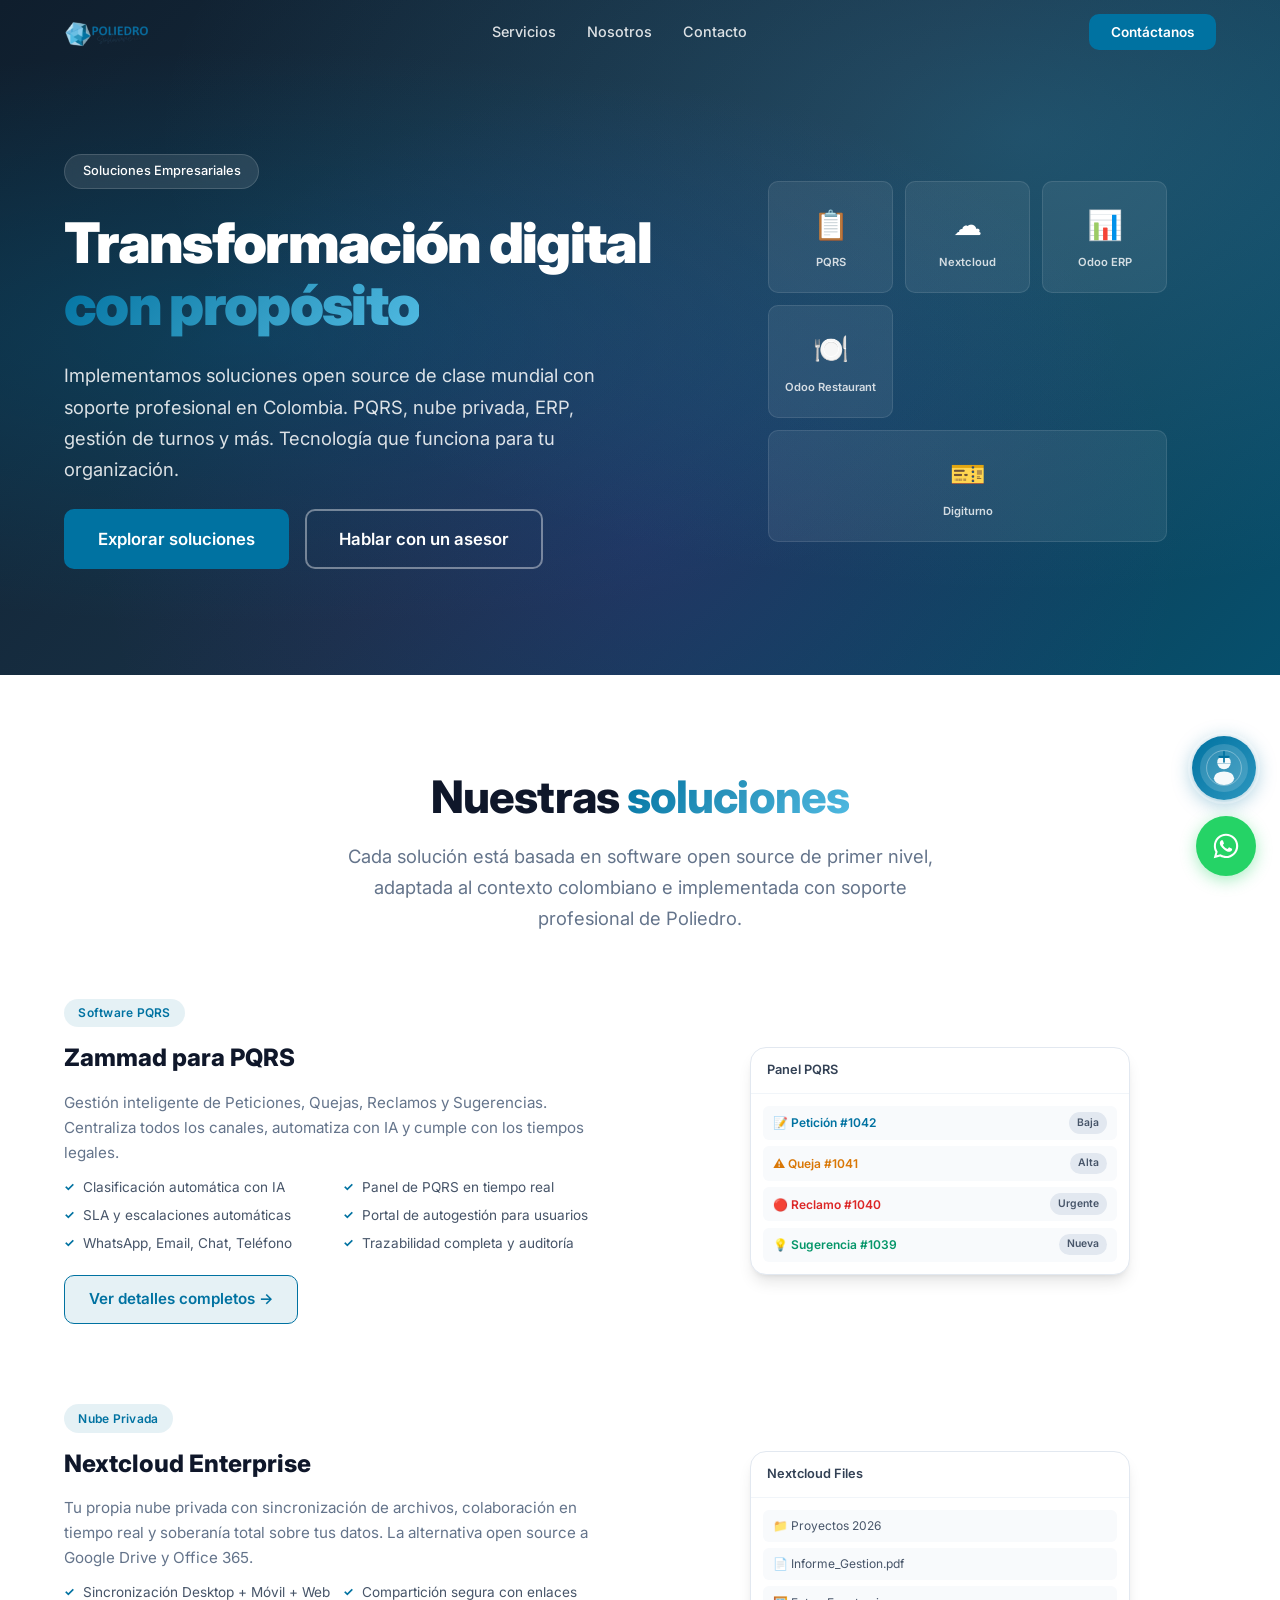
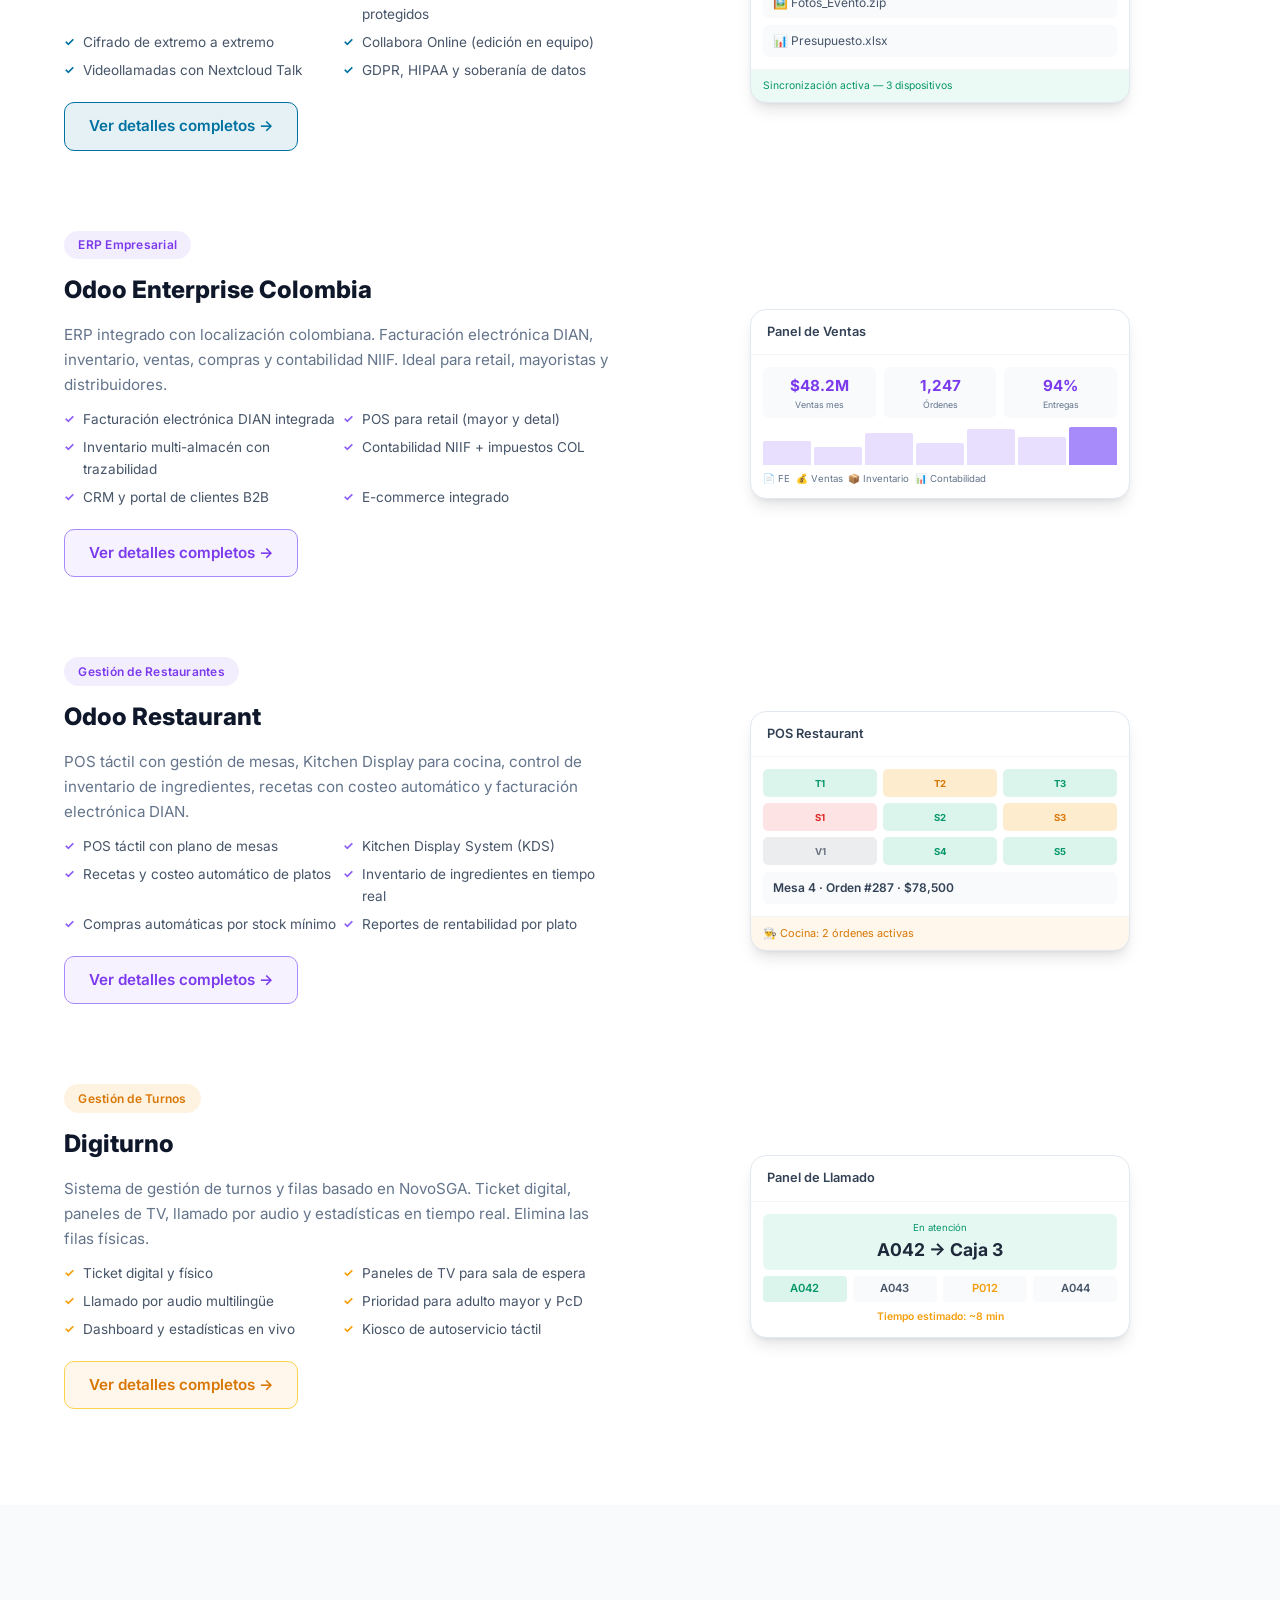
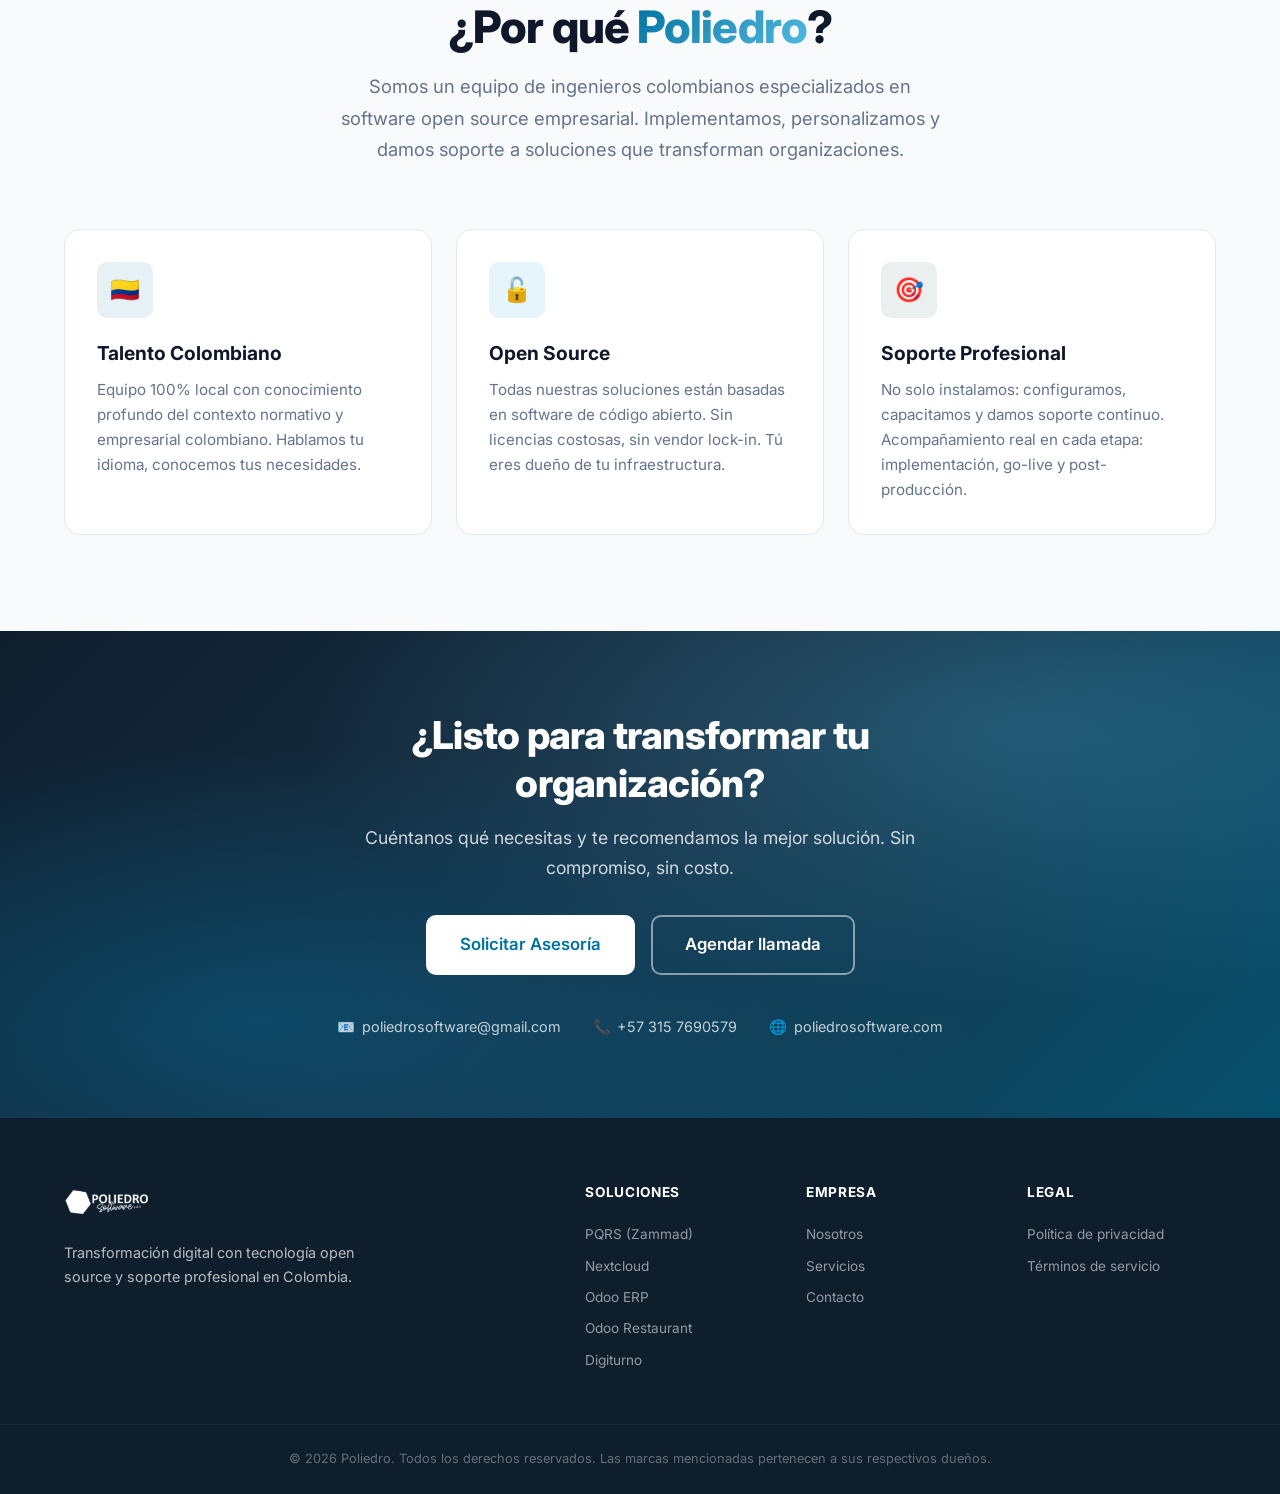
==== master/index.html @ c0537cfd "feat: add responsive navbar with scroll effect and mobile toggle functionality - Implemented a scrol" ====
<!DOCTYPE html>
<html lang="es">
<head>
  <meta charset="UTF-8">
  <meta name="viewport" content="width=device-width, initial-scale=1.0">
  <title>Poliedro | Soluciones Digitales Empresariales</title>
  <meta name="description" content="Poliedro: transformación digital para tu empresa. PQRS, Nextcloud, Odoo ERP, Odoo Restaurant y Digiturno. Soluciones open source con soporte profesional.">
  <link rel="preconnect" href="https://fonts.googleapis.com">
  <link rel="preconnect" href="https://fonts.gstatic.com" crossorigin>
  <link href="https://fonts.googleapis.com/css2?family=Inter:wght@300;400;500;600;700;800;900&display=swap" rel="stylesheet">
  <link rel="stylesheet" href="styles.css">
  <link rel="icon" type="image/png" href="logo_poliedro.png">
</head>
<body>

  <!-- NAVBAR -->
  <nav class="navbar" id="navbar">
    <div class="container nav-container">
      <a href="#" class="nav-logo">
        <img src="logo_poliedro.png" alt="Poliedro" class="nav-logo-img">
      </a>
      <div class="nav-links" id="navLinks">
        <a href="#servicios" class="nav-link">Servicios</a>
        <a href="#nosotros" class="nav-link">Nosotros</a>
        <a href="#contacto" class="nav-link">Contacto</a>
      </div>
      <button id="zammad-feedback-form" class="btn btn-primary btn-sm">Contáctanos</button>
      <button class="nav-toggle" id="navToggle" aria-label="Menú">
        <span></span><span></span><span></span>
      </button>
    </div>
  </nav>

  <!-- HERO -->
  <section class="hero" id="inicio">
    <div class="hero-bg"></div>
    <div class="container hero-container">
      <div class="hero-content">
        <div class="hero-badge">
          <span>Soluciones Empresariales</span>
        </div>
        <h1 class="hero-title">
          Transformación digital <span class="text-gradient">con propósito</span>
        </h1>
        <p class="hero-subtitle">
          Implementamos soluciones open source de clase mundial con soporte profesional en Colombia. PQRS, nube privada, ERP, gestión de turnos y más. Tecnología que funciona para tu organización.
        </p>
        <div class="hero-cta">
          <a href="#servicios" class="btn btn-primary btn-lg">Explorar soluciones</a>
          <a href="#" id="zammad-feedback-form-hero" class="btn btn-outline btn-lg">Hablar con un asesor</a>
        </div>
      </div>
      <div class="hero-visual">
        <div class="hero-visual-grid">
          <div class="hv-card hv-pqrs">
            <span class="hv-icon">📋</span>
            <span class="hv-label">PQRS</span>
          </div>
          <div class="hv-card hv-nextcloud">
            <span class="hv-icon">☁️</span>
            <span class="hv-label">Nextcloud</span>
          </div>
          <div class="hv-card hv-odoo">
            <span class="hv-icon">📊</span>
            <span class="hv-label">Odoo ERP</span>
          </div>
          <div class="hv-card hv-resto">
            <span class="hv-icon">🍽️</span>
            <span class="hv-label">Odoo Restaurant</span>
          </div>
          <div class="hv-card hv-digiturno">
            <span class="hv-icon">🎫</span>
            <span class="hv-label">Digiturno</span>
          </div>
        </div>
      </div>
    </div>
  </section>

  <!-- SERVICIOS -->
  <section class="section" id="servicios">
    <div class="container">
      <div class="section-header">
        <h2 class="section-title">Nuestras <span class="text-gradient">soluciones</span></h2>
        <p class="section-subtitle">Cada solución está basada en software open source de primer nivel, adaptada al contexto colombiano e implementada con soporte profesional de Poliedro.</p>
      </div>

      <!-- PQRS -->
      <div class="servicio-row">
        <div class="servicio-visual svis-pqrs">
          <div class="servicio-badge sbadge-pqrs">Software PQRS</div>
          <h3>Zammad para PQRS</h3>
          <p>Gestión inteligente de Peticiones, Quejas, Reclamos y Sugerencias. Centraliza todos los canales, automatiza con IA y cumple con los tiempos legales.</p>
          <ul class="servicio-features">
            <li>Clasificación automática con IA</li>
            <li>Panel de PQRS en tiempo real</li>
            <li>SLA y escalaciones automáticas</li>
            <li>Portal de autogestión para usuarios</li>
            <li>WhatsApp, Email, Chat, Teléfono</li>
            <li>Trazabilidad completa y auditoría</li>
          </ul>
          <a href="https://www.poliedrocloud.com/pqrs" class="btn btn-servicio btn-servicio-pqrs">Ver detalles completos →</a>
        </div>
        <div class="servicio-mockup">
          <div class="mockup-card mockup-pqrs">
            <div class="mockup-header"><span>Panel PQRS</span></div>
            <div class="mockup-body">
              <div class="mockup-row"><span class="mockup-tag tag-blue">📝 Petición #1042</span><span class="mockup-status">Baja</span></div>
              <div class="mockup-row"><span class="mockup-tag tag-yellow">⚠️ Queja #1041</span><span class="mockup-status">Alta</span></div>
              <div class="mockup-row"><span class="mockup-tag tag-red">🔴 Reclamo #1040</span><span class="mockup-status">Urgente</span></div>
              <div class="mockup-row"><span class="mockup-tag tag-green">💡 Sugerencia #1039</span><span class="mockup-status">Nueva</span></div>
            </div>
          </div>
        </div>
      </div>

      <!-- Nextcloud -->
      <div class="servicio-row servicio-row-reverse">
        <div class="servicio-mockup">
          <div class="mockup-card mockup-nextcloud">
            <div class="mockup-header"><span>Nextcloud Files</span></div>
            <div class="mockup-body">
              <div class="mockup-row"><span class="mockup-file">📁 Proyectos 2026</span></div>
              <div class="mockup-row"><span class="mockup-file">📄 Informe_Gestion.pdf</span></div>
              <div class="mockup-row"><span class="mockup-file">🖼️ Fotos_Evento.zip</span></div>
              <div class="mockup-row"><span class="mockup-file">📊 Presupuesto.xlsx</span></div>
            </div>
            <div class="mockup-sync">Sincronización activa — 3 dispositivos</div>
          </div>
        </div>
        <div class="servicio-visual svis-nextcloud">
          <div class="servicio-badge sbadge-nextcloud">Nube Privada</div>
          <h3>Nextcloud Enterprise</h3>
          <p>Tu propia nube privada con sincronización de archivos, colaboración en tiempo real y soberanía total sobre tus datos. La alternativa open source a Google Drive y Office 365.</p>
          <ul class="servicio-features">
            <li>Sincronización Desktop + Móvil + Web</li>
            <li>Compartición segura con enlaces protegidos</li>
            <li>Cifrado de extremo a extremo</li>
            <li>Collabora Online (edición en equipo)</li>
            <li>Videollamadas con Nextcloud Talk</li>
            <li>GDPR, HIPAA y soberanía de datos</li>
          </ul>
          <a href="https://www.poliedrocloud.com/nextcloud" class="btn btn-servicio btn-servicio-nextcloud">Ver detalles completos →</a>
        </div>
      </div>

      <!-- Odoo Contabilidad -->
      <div class="servicio-row">
        <div class="servicio-visual svis-odoo">
          <div class="servicio-badge sbadge-odoo">ERP Empresarial</div>
          <h3>Odoo Enterprise Colombia</h3>
          <p>ERP integrado con localización colombiana. Facturación electrónica DIAN, inventario, ventas, compras y contabilidad NIIF. Ideal para retail, mayoristas y distribuidores.</p>
          <ul class="servicio-features">
            <li>Facturación electrónica DIAN integrada</li>
            <li>POS para retail (mayor y detal)</li>
            <li>Inventario multi-almacén con trazabilidad</li>
            <li>Contabilidad NIIF + impuestos COL</li>
            <li>CRM y portal de clientes B2B</li>
            <li>E-commerce integrado</li>
          </ul>
          <a href="https://www.poliedrocloud.com/odoo" class="btn btn-servicio btn-servicio-odoo">Ver detalles completos →</a>
        </div>
        <div class="servicio-mockup">
          <div class="mockup-card mockup-odoo">
            <div class="mockup-header"><span>Panel de Ventas</span></div>
            <div class="mockup-body">
              <div class="mockup-kpi-row">
                <div class="mockup-kpi"><strong>$48.2M</strong><small>Ventas mes</small></div>
                <div class="mockup-kpi"><strong>1,247</strong><small>Órdenes</small></div>
                <div class="mockup-kpi"><strong>94%</strong><small>Entregas</small></div>
              </div>
              <div class="mockup-bars">
                <span class="mockup-bar h60"></span><span class="mockup-bar h45"></span><span class="mockup-bar h80"></span><span class="mockup-bar h55"></span><span class="mockup-bar h90"></span><span class="mockup-bar h70"></span><span class="mockup-bar h95 activo"></span>
              </div>
              <div class="mockup-modules">
                <span>📄 FE</span><span>💰 Ventas</span><span>📦 Inventario</span><span>📊 Contabilidad</span>
              </div>
            </div>
          </div>
        </div>
      </div>

      <!-- Odoo Restaurant -->
      <div class="servicio-row servicio-row-reverse">
        <div class="servicio-mockup">
          <div class="mockup-card mockup-resto">
            <div class="mockup-header"><span>POS Restaurant</span></div>
            <div class="mockup-body">
              <div class="mockup-salon">
                <span class="mesa libre">T1</span><span class="mesa ocupada">T2</span><span class="mesa libre">T3</span>
                <span class="mesa pagar">S1</span><span class="mesa libre">S2</span><span class="mesa ocupada">S3</span>
                <span class="mesa reservada">V1</span><span class="mesa libre">S4</span><span class="mesa libre">S5</span>
              </div>
              <div class="mockup-orden">Mesa 4 · Orden #287 · $78,500</div>
            </div>
            <div class="mockup-kds">👨‍🍳 Cocina: 2 órdenes activas</div>
          </div>
        </div>
        <div class="servicio-visual svis-resto">
          <div class="servicio-badge sbadge-resto">Gestión de Restaurantes</div>
          <h3>Odoo Restaurant</h3>
          <p>POS táctil con gestión de mesas, Kitchen Display para cocina, control de inventario de ingredientes, recetas con costeo automático y facturación electrónica DIAN.</p>
          <ul class="servicio-features">
            <li>POS táctil con plano de mesas</li>
            <li>Kitchen Display System (KDS)</li>
            <li>Recetas y costeo automático de platos</li>
            <li>Inventario de ingredientes en tiempo real</li>
            <li>Compras automáticas por stock mínimo</li>
            <li>Reportes de rentabilidad por plato</li>
          </ul>
          <a href="https://www.poliedrocloud.com/odoo-restaurante" class="btn btn-servicio btn-servicio-resto">Ver detalles completos →</a>
        </div>
      </div>

      <!-- Digiturno -->
      <div class="servicio-row">
        <div class="servicio-visual svis-digiturno">
          <div class="servicio-badge sbadge-digiturno">Gestión de Turnos</div>
          <h3>Digiturno</h3>
          <p>Sistema de gestión de turnos y filas basado en NovoSGA. Ticket digital, paneles de TV, llamado por audio y estadísticas en tiempo real. Elimina las filas físicas.</p>
          <ul class="servicio-features">
            <li>Ticket digital y físico</li>
            <li>Paneles de TV para sala de espera</li>
            <li>Llamado por audio multilingüe</li>
            <li>Prioridad para adulto mayor y PcD</li>
            <li>Dashboard y estadísticas en vivo</li>
            <li>Kiosco de autoservicio táctil</li>
          </ul>
          <a href="https://www.poliedrocloud.com/digiturnos" class="btn btn-servicio btn-servicio-digiturno">Ver detalles completos →</a>
        </div>
        <div class="servicio-mockup">
          <div class="mockup-card mockup-digiturno">
            <div class="mockup-header"><span>Panel de Llamado</span></div>
            <div class="mockup-body">
              <div class="mockup-turno-actual">
                <span>En atención</span>
                <strong>A042 → Caja 3</strong>
              </div>
              <div class="mockup-fila">
                <span class="fila-turno llamado">A042</span>
                <span class="fila-turno">A043</span>
                <span class="fila-turno prioridad">P012</span>
                <span class="fila-turno">A044</span>
              </div>
              <div class="mockup-espera">Tiempo estimado: ~8 min</div>
            </div>
          </div>
        </div>
      </div>
    </div>
  </section>

  <!-- NOSOTROS -->
  <section class="section section-alt" id="nosotros">
    <div class="container">
      <div class="section-header">
        <h2 class="section-title">¿Por qué <span class="text-gradient">Poliedro</span>?</h2>
        <p class="section-subtitle">Somos un equipo de ingenieros colombianos especializados en software open source empresarial. Implementamos, personalizamos y damos soporte a soluciones que transforman organizaciones.</p>
      </div>
      <div class="cards-grid">
        <div class="card">
          <div class="card-icon card-icon-blue">🇨🇴</div>
          <h3 class="card-title">Talento Colombiano</h3>
          <p class="card-text">Equipo 100% local con conocimiento profundo del contexto normativo y empresarial colombiano. Hablamos tu idioma, conocemos tus necesidades.</p>
        </div>
        <div class="card">
          <div class="card-icon card-icon-teal">🔓</div>
          <h3 class="card-title">Open Source</h3>
          <p class="card-text">Todas nuestras soluciones están basadas en software de código abierto. Sin licencias costosas, sin vendor lock-in. Tú eres dueño de tu infraestructura.</p>
        </div>
        <div class="card">
          <div class="card-icon card-icon-dark">🎯</div>
          <h3 class="card-title">Soporte Profesional</h3>
          <p class="card-text">No solo instalamos: configuramos, capacitamos y damos soporte continuo. Acompañamiento real en cada etapa: implementación, go-live y post-producción.</p>
        </div>
      </div>
    </div>
  </section>

  <!-- CTA FINAL -->
  <section class="section cta-section" id="contacto">
    <div class="cta-bg"></div>
    <div class="container cta-container">
      <h2 class="cta-title">¿Listo para transformar tu organización?</h2>
      <p class="cta-subtitle">Cuéntanos qué necesitas y te recomendamos la mejor solución. Sin compromiso, sin costo.</p>
      <div class="cta-buttons">
        <a href="#" class="btn btn-white btn-lg" id="zammad-feedback-form-cta">Solicitar Asesoría</a>
        <a href="#" class="btn btn-outline-white btn-lg">Agendar llamada</a>
      </div>
      <div class="cta-contact">
        <div class="cta-contact-item">
          <span>📧</span> poliedrosoftware@gmail.com
        </div>
        <div class="cta-contact-item">
          <span>📞</span> +57 315 7690579
        </div>
        <div class="cta-contact-item">
          <span>🌐</span> poliedrosoftware.com
        </div>
      </div>
    </div>
  </section>

  <!-- FOOTER -->
  <footer class="footer">
    <div class="container footer-container">
      <div class="footer-brand">
        <img src="logo_poliedro.png" alt="Poliedro" class="footer-logo">
        <p>Transformación digital con tecnología open source y soporte profesional en Colombia.</p>
      </div>
      <div class="footer-links">
        <div class="footer-col">
          <h5>Soluciones</h5>
          <a href="https://www.poliedrocloud.com/pqrs">PQRS (Zammad)</a>
          <a href="https://www.poliedrocloud.com/nextcloud">Nextcloud</a>
          <a href="https://www.poliedrocloud.com/odoo">Odoo ERP</a>
          <a href="https://www.poliedrocloud.com/odoo-restaurante">Odoo Restaurant</a>
          <a href="https://www.poliedrocloud.com/digiturnos">Digiturno</a>
        </div>
        <div class="footer-col">
          <h5>Empresa</h5>
          <a href="#nosotros">Nosotros</a>
          <a href="#servicios">Servicios</a>
          <a href="#contacto">Contacto</a>
        </div>
        <div class="footer-col">
          <h5>Legal</h5>
          <a href="#">Política de privacidad</a>
          <a href="#">Términos de servicio</a>
        </div>
      </div>
    </div>
    <div class="footer-bottom">
      <div class="container">
        <p>&copy; 2026 Poliedro. Todos los derechos reservados. Las marcas mencionadas pertenecen a sus respectivos dueños.</p>
      </div>
    </div>
  </footer>

  <!-- WHATSAPP FLOATING BUTTON -->
  <a href="https://wa.me/573157690579" target="_blank" rel="noopener" class="whatsapp-float" aria-label="Chatea por WhatsApp">
    <svg xmlns="http://www.w3.org/2000/svg" viewBox="0 0 448 512" width="28" height="28" fill="white"><path d="M380.9 97.1C339 55.1 283.2 32 223.9 32c-122.4 0-222 99.6-222 222 0 39.1 10.2 77.3 29.6 111L0 480l117.7-30.9c32.4 17.7 68.9 27 106.1 27h.1c122.3 0 224.1-99.6 224.1-222 0-59.3-25.2-115-67.1-157zm-157 341.6c-33.2 0-65.7-8.9-94-25.7l-6.7-4-69.8 18.3L72 359.2l-4.4-7c-18.5-29.4-28.2-63.3-28.2-98.2 0-101.7 82.8-184.5 184.6-184.5 49.3 0 95.6 19.2 130.4 54.1 34.8 34.9 56.2 81.2 54.1 130.5 0 101.8-84.9 184.6-186.6 184.6zm101.2-138.2c-5.5-2.8-32.8-16.2-37.9-18-5.1-1.9-8.8-2.8-12.5 2.8-3.7 5.6-14.3 18-17.6 21.8-3.2 3.7-6.5 4.2-12 1.4-32.6-16.3-54-29.1-75.5-66-5.7-9.8 5.7-9.1 16.3-30.3 1.8-3.7.9-6.9-.5-9.7-1.4-2.8-12.5-30.1-17.1-41.2-4.5-10.8-9.1-9.3-12.5-9.5-3.2-.2-6.9-.2-10.6-.2-3.7 0-9.7 1.4-14.8 6.9-5.1 5.6-19.4 19-19.4 46.3 0 27.3 19.9 53.7 22.6 57.4 2.8 3.7 39.1 59.7 94.8 83.8 35.2 15.2 49 16.5 66.6 13.9 10.7-1.6 32.8-13.4 37.4-26.4 4.6-13 4.6-24.1 3.2-26.4-1.3-2.5-5-3.9-10.5-6.6z"/></svg>
  </a>

  <!-- FLOATING CHAT BUTTON -->
  <button class="chat-float open-zammad-chat" aria-label="Abrir chat en vivo">
    <div class="chat-float-avatar">
      <svg viewBox="0 0 64 64" width="36" height="36" fill="none" xmlns="http://www.w3.org/2000/svg">
        <circle cx="32" cy="22" r="12" fill="white" opacity="0.95"/>
        <ellipse cx="32" cy="50" rx="18" ry="12" fill="white" opacity="0.95"/>
        <rect x="20" y="23" width="24" height="2" rx="1" fill="#0072a1" opacity="0.3"/>
        <path d="M32 1C31.2 1 30.5 1.6 30.5 2.5V10H24C22.9 10 22 10.9 22 12C22 13.1 22.9 14 24 14H30.5V21.5C30.5 22.3 31.2 23 32 23C32.8 23 33.5 22.3 33.5 21.5V14H40C41.1 14 42 13.1 42 12C42 10.9 41.1 10 40 10H33.5V2.5C33.5 1.6 32.8 1 32 1Z" fill="#0072a1"/>
        <circle cx="32" cy="32" r="31" stroke="white" stroke-width="1.5" opacity="0.4"/>
      </svg>
    </div>
    <div class="chat-float-pulse"></div>
    <span class="chat-float-label">Chat en vivo</span>
  </button>

  <script src="script.js"></script>
  <script src="https://code.jquery.com/jquery-3.6.0.min.js"></script>
  <script id="zammad_form_script" src="https://pqrs.poliedroauth.com/assets/form/form.js"></script>
  <script>
  jQuery(function($) {
    var fc = { messageTitle: 'Formulario de comentarios', messageSubmit: 'Enviar', messageThankYou: '¡Gracias por tu consulta (#%s)! Nos pondremos en contacto contigo lo antes posible.', modal: true };
    $('#zammad-feedback-form').ZammadForm(fc);
    $('#zammad-feedback-form-hero').ZammadForm(fc);
    $('#zammad-feedback-form-cta').ZammadForm(fc);
  });
  </script>
  <script src="https://pqrs.poliedroauth.com/assets/chat/chat-no-jquery.min.js"></script>
  <script>
  (function() {
    var chat = new ZammadChat({ background: '#3eb5f0', fontSize: '12px', chatId: 1, show: false });
    document.querySelector('.chat-float').addEventListener('click', function() { if (typeof chat.show === 'function') chat.show(); });
  })();
  </script>
</body>
</html>
---- master/styles.css ----
/* ===== CSS RESET & BASE ===== */
*, *::before, *::after { margin: 0; padding: 0; box-sizing: border-box; }

:root {
  --poliedro-primary: #0072a1;
  --poliedro-primary-dark: #06506d;
  --poliedro-primary-light: #2d97bf;
  --poliedro-accent: #51bbe3;
  --poliedro-accent-light: #69b8df;
  --poliedro-light: #abd1e6;
  --poliedro-navy: #183146;
  --poliedro-navy-dark: #0f1e2d;

  --white: #ffffff;
  --gray-50: #f8fafc;
  --gray-100: #f1f5f9;
  --gray-200: #e2e8f0;
  --gray-300: #cbd5e1;
  --gray-400: #94a3b8;
  --gray-500: #64748b;
  --gray-600: #475569;
  --gray-700: #334155;
  --gray-800: #1e293b;
  --gray-900: #0f172a;

  --gradient-primary: linear-gradient(135deg, var(--poliedro-primary) 0%, var(--poliedro-primary-light) 50%, var(--poliedro-accent) 100%);
  --gradient-dark: linear-gradient(135deg, var(--poliedro-navy-dark) 0%, var(--poliedro-navy) 50%, var(--poliedro-primary-dark) 100%);

  --shadow-sm: 0 1px 2px rgba(0,0,0,0.05);
  --shadow-md: 0 4px 6px -1px rgba(0,0,0,0.1), 0 2px 4px -2px rgba(0,0,0,0.1);
  --shadow-lg: 0 10px 15px -3px rgba(0,0,0,0.1), 0 4px 6px -4px rgba(0,0,0,0.1);
  --shadow-xl: 0 20px 25px -5px rgba(0,0,0,0.1), 0 8px 10px -6px rgba(0,0,0,0.1);

  --radius-sm: 6px;
  --radius-md: 10px;
  --radius-lg: 16px;
  --radius-xl: 24px;
  --font: 'Inter', system-ui, -apple-system, sans-serif;
}

html { scroll-behavior: smooth; font-size: 16px; }
body { font-family: var(--font); color: var(--gray-800); background: var(--white); line-height: 1.6; overflow-x: hidden; }

.container { max-width: 1200px; margin: 0 auto; padding: 0 1.5rem; }

/* ===== NAVBAR ===== */
.navbar { position: fixed; top: 0; left: 0; right: 0; z-index: 1000; padding: 0.75rem 0; transition: all 0.3s ease; background: transparent; }
.navbar.scrolled { background: rgba(255,255,255,0.95); backdrop-filter: blur(12px); -webkit-backdrop-filter: blur(12px); box-shadow: var(--shadow-md); }
.nav-container { display: flex; align-items: center; justify-content: space-between; gap: 1.5rem; }
.nav-logo { display: flex; align-items: center; text-decoration: none; flex-shrink: 0; }
.nav-logo-img { height: 36px; width: auto; }
.nav-links { display: flex; align-items: center; gap: 0.25rem; }
.nav-link { color: var(--white); text-decoration: none; font-size: 0.9rem; font-weight: 500; padding: 0.5rem 0.85rem; border-radius: var(--radius-sm); transition: all 0.2s; opacity: 0.85; }
.navbar.scrolled .nav-link { color: var(--gray-700); }
.nav-link:hover { opacity: 1; background: rgba(255,255,255,0.1); }
.navbar.scrolled .nav-link:hover { background: var(--gray-100); }
.nav-toggle { display: none; flex-direction: column; gap: 5px; background: none; border: none; cursor: pointer; padding: 4px; }
.nav-toggle span { display: block; width: 24px; height: 2px; background: var(--white); border-radius: 2px; transition: all 0.3s; }
.navbar.scrolled .nav-toggle span { background: var(--gray-700); }

/* ===== BUTTONS ===== */
.btn { display: inline-flex; align-items: center; justify-content: center; gap: 0.5rem; font-family: var(--font); font-weight: 600; text-decoration: none; border: 2px solid transparent; border-radius: var(--radius-md); cursor: pointer; transition: all 0.3s ease; white-space: nowrap; }
.btn-sm { padding: 0.5rem 1.25rem; font-size: 0.85rem; }
.btn-lg { padding: 0.9rem 2rem; font-size: 1.05rem; }
.btn-primary { background: var(--poliedro-primary); color: var(--white); border-color: var(--poliedro-primary); }
.btn-primary:hover { background: var(--poliedro-primary-dark); border-color: var(--poliedro-primary-dark); transform: translateY(-2px); box-shadow: 0 8px 25px rgba(0,114,161,0.35); }
.btn-outline { background: transparent; color: var(--white); border-color: rgba(255,255,255,0.4); }
.btn-outline:hover { background: rgba(255,255,255,0.1); border-color: var(--white); transform: translateY(-2px); }
.btn-white { background: var(--white); color: var(--poliedro-primary); }
.btn-white:hover { background: var(--gray-100); transform: translateY(-2px); box-shadow: 0 8px 25px rgba(0,0,0,0.15); }
.btn-outline-white { background: transparent; color: var(--white); border-color: rgba(255,255,255,0.5); }
.btn-outline-white:hover { background: rgba(255,255,255,0.1); border-color: var(--white); transform: translateY(-2px); }

/* ===== SERVICE BUTTONS ===== */
.btn-servicio { display: inline-flex; align-items: center; gap: 0.5rem; padding: 0.7rem 1.5rem; font-size: 0.95rem; font-weight: 600; border-radius: var(--radius-md); text-decoration: none; transition: all 0.3s ease; width: fit-content; margin-top: 0.5rem; }
.btn-servicio:hover { transform: translateY(-2px); box-shadow: var(--shadow-md); }
.btn-servicio-pqrs { background: rgba(0,114,161,0.1); color: var(--poliedro-primary); border: 1.5px solid var(--poliedro-primary); }
.btn-servicio-pqrs:hover { background: var(--poliedro-primary); color: var(--white); }
.btn-servicio-nextcloud { background: rgba(0,114,161,0.1); color: var(--poliedro-primary); border: 1.5px solid var(--poliedro-primary); }
.btn-servicio-nextcloud:hover { background: var(--poliedro-primary); color: var(--white); }
.btn-servicio-odoo { background: rgba(139,92,246,0.08); color: #7c3aed; border: 1.5px solid #a78bfa; }
.btn-servicio-odoo:hover { background: #8b5cf6; color: var(--white); border-color: #8b5cf6; }
.btn-servicio-resto { background: rgba(139,92,246,0.08); color: #7c3aed; border: 1.5px solid #a78bfa; }
.btn-servicio-resto:hover { background: #8b5cf6; color: var(--white); border-color: #8b5cf6; }
.btn-servicio-digiturno { background: rgba(245,158,11,0.08); color: #d97706; border: 1.5px solid #fcd34d; }
.btn-servicio-digiturno:hover { background: #f59e0b; color: var(--white); border-color: #f59e0b; }

/* ===== SECTIONS ===== */
.section { padding: 6rem 0; position: relative; }
.section-alt { background: var(--gray-50); }
.section-header { text-align: center; max-width: 720px; margin: 0 auto 4rem; }
.section-title { font-size: clamp(2rem, 4vw, 2.8rem); font-weight: 800; color: var(--gray-900); line-height: 1.2; margin-bottom: 1rem; letter-spacing: -0.02em; }
.section-subtitle { font-size: 1.15rem; color: var(--gray-500); line-height: 1.7; max-width: 600px; margin: 0 auto; }
.text-gradient { background: var(--gradient-primary); -webkit-background-clip: text; -webkit-text-fill-color: transparent; background-clip: text; }

/* ===== HERO ===== */
.hero { min-height: 75vh; display: flex; align-items: center; position: relative; overflow: hidden; padding: 7rem 0 4rem; background: var(--gradient-dark); color: var(--white); }
.hero-bg { position: absolute; inset: 0; background: radial-gradient(ellipse at 20% 50%, rgba(0,114,161,0.3) 0%, transparent 60%), radial-gradient(ellipse at 80% 20%, rgba(81,187,227,0.2) 0%, transparent 60%), radial-gradient(ellipse at 50% 80%, rgba(108,43,217,0.15) 0%, transparent 60%); pointer-events: none; }
.hero-container { display: grid; grid-template-columns: 1.1fr 0.9fr; gap: 3rem; align-items: center; position: relative; z-index: 1; }
.hero-content { display: flex; flex-direction: column; gap: 1.5rem; }
.hero-badge { display: inline-flex; background: rgba(255,255,255,0.1); border: 1px solid rgba(255,255,255,0.15); padding: 0.4rem 1.1rem; border-radius: 50px; font-size: 0.8rem; font-weight: 500; width: fit-content; backdrop-filter: blur(10px); }
.hero-title { font-size: clamp(2.4rem, 5vw, 3.5rem); font-weight: 900; line-height: 1.1; letter-spacing: -0.03em; }
.hero-subtitle { font-size: 1.15rem; opacity: 0.85; line-height: 1.7; max-width: 540px; }
.hero-cta { display: flex; gap: 1rem; flex-wrap: wrap; }
.hero-visual { display: flex; justify-content: center; }

.hero-visual-grid { display: grid; grid-template-columns: repeat(3, 1fr); gap: 0.75rem; }
.hv-card { display: flex; flex-direction: column; align-items: center; gap: 0.4rem; padding: 1.25rem 1rem; border-radius: var(--radius-md); background: rgba(255,255,255,0.07); border: 1px solid rgba(255,255,255,0.1); transition: all 0.3s ease; cursor: default; }
.hv-card:hover { background: rgba(255,255,255,0.12); transform: translateY(-3px); }
.hv-card:last-child { grid-column: 1 / -1; }
.hv-icon { font-size: 1.8rem; }
.hv-label { font-size: 0.7rem; font-weight: 600; opacity: 0.8; }

/* ===== SERVICE ROWS ===== */
.servicio-row { display: grid; grid-template-columns: 1fr 1fr; gap: 3rem; align-items: center; margin-bottom: 5rem; }
.servicio-row:last-child { margin-bottom: 0; }
.servicio-row-reverse { direction: rtl; }
.servicio-row-reverse .servicio-visual,
.servicio-row-reverse .servicio-mockup { direction: ltr; }

.servicio-visual { display: flex; flex-direction: column; gap: 0.75rem; }

.servicio-badge { display: inline-block; font-size: 0.75rem; font-weight: 600; padding: 0.3rem 0.9rem; border-radius: 50px; width: fit-content; letter-spacing: 0.02em; }

.sbadge-pqrs { background: rgba(0,114,161,0.1); color: var(--poliedro-primary); }
.sbadge-nextcloud { background: rgba(0,114,161,0.1); color: var(--poliedro-primary); }
.sbadge-odoo { background: rgba(139,92,246,0.1); color: #7c3aed; }
.sbadge-resto { background: rgba(139,92,246,0.1); color: #7c3aed; }
.sbadge-digiturno { background: rgba(245,158,11,0.12); color: #d97706; }

.servicio-visual h3 { font-size: 1.5rem; font-weight: 800; color: var(--gray-900); }
.servicio-visual p { font-size: 0.95rem; color: var(--gray-500); line-height: 1.65; }

.servicio-features { list-style: none; display: grid; grid-template-columns: 1fr 1fr; gap: 0.4rem; }
.servicio-features li { font-size: 0.85rem; color: var(--gray-600); padding-left: 1.2rem; position: relative; }
.servicio-features li::before { content: '✓'; position: absolute; left: 0; font-weight: 700; font-size: 0.75rem; }
.svis-pqrs .servicio-features li::before { color: var(--poliedro-primary); }
.svis-nextcloud .servicio-features li::before { color: var(--poliedro-primary); }
.svis-odoo .servicio-features li::before { color: #8b5cf6; }
.svis-resto .servicio-features li::before { color: #8b5cf6; }
.svis-digiturno .servicio-features li::before { color: #f59e0b; }

/* ===== MOCKUP CARDS ===== */
.servicio-mockup { display: flex; justify-content: center; }
.mockup-card { width: 100%; max-width: 380px; border-radius: var(--radius-lg); overflow: hidden; box-shadow: var(--shadow-lg); border: 1px solid var(--gray-200); background: var(--white); }
.mockup-header { padding: 0.75rem 1rem; font-size: 0.8rem; font-weight: 600; border-bottom: 1px solid var(--gray-100); color: var(--gray-700); }
.mockup-body { padding: 0.75rem; display: flex; flex-direction: column; gap: 0.4rem; }
.mockup-row { display: flex; justify-content: space-between; align-items: center; padding: 0.4rem 0.6rem; background: var(--gray-50); border-radius: 6px; font-size: 0.75rem; }
.mockup-tag { font-weight: 600; }
.tag-blue { color: #0072a1; }
.tag-yellow { color: #d97706; }
.tag-red { color: #dc2626; }
.tag-green { color: #059669; }
.mockup-status { font-size: 0.65rem; font-weight: 600; padding: 0.15rem 0.5rem; border-radius: 50px; background: var(--gray-200); color: var(--gray-600); }
.mockup-file { color: var(--gray-600); }
.mockup-sync { padding: 0.5rem 0.75rem; font-size: 0.65rem; color: #059669; background: rgba(16,185,129,0.08); border-top: 1px solid var(--gray-100); }
.mockup-kpi-row { display: flex; gap: 0.5rem; }
.mockup-kpi { flex: 1; text-align: center; background: var(--gray-50); padding: 0.4rem; border-radius: 6px; }
.mockup-kpi strong { display: block; font-size: 0.95rem; color: #7c3aed; }
.mockup-kpi small { display: block; font-size: 0.55rem; color: var(--gray-500); }
.mockup-bars { display: flex; align-items: flex-end; gap: 3px; height: 40px; }
.mockup-bar { flex: 1; background: rgba(139,92,246,0.2); border-radius: 2px 2px 0 0; }
.mockup-bar.activo { background: #a78bfa; }
.h60 { height: 60%; } .h45 { height: 45%; } .h80 { height: 80%; } .h55 { height: 55%; } .h90 { height: 90%; } .h70 { height: 70%; } .h95 { height: 95%; }
.mockup-modules { display: flex; gap: 0.35rem; font-size: 0.6rem; color: var(--gray-500); }
.mockup-salon { display: grid; grid-template-columns: repeat(3, 1fr); gap: 6px; }
.mesa { height: 28px; border-radius: 5px; display: flex; align-items: center; justify-content: center; font-size: 0.6rem; font-weight: 700; }
.mesa.libre { background: rgba(16,185,129,0.15); color: #059669; }
.mesa.ocupada { background: rgba(245,158,11,0.2); color: #d97706; }
.mesa.pagar { background: rgba(239,68,68,0.15); color: #dc2626; }
.mesa.reservada { background: rgba(156,163,175,0.2); color: #6b7280; }
.mockup-orden { font-size: 0.75rem; padding: 0.4rem 0.6rem; background: var(--gray-50); border-radius: 6px; color: var(--gray-700); font-weight: 600; }
.mockup-kds { padding: 0.5rem 0.75rem; font-size: 0.68rem; color: #d97706; background: rgba(245,158,11,0.08); border-top: 1px solid var(--gray-100); }
.mockup-turno-actual { text-align: center; padding: 0.4rem; background: rgba(16,185,129,0.1); border-radius: 6px; }
.mockup-turno-actual span { display: block; font-size: 0.6rem; color: #059669; }
.mockup-turno-actual strong { font-size: 1.1rem; color: var(--gray-800); }
.mockup-fila { display: flex; gap: 0.4rem; }
.fila-turno { flex: 1; text-align: center; padding: 0.25rem; background: var(--gray-50); border-radius: 4px; font-size: 0.7rem; font-weight: 600; color: var(--gray-600); }
.fila-turno.llamado { background: rgba(16,185,129,0.15); color: #059669; }
.fila-turno.prioridad { color: #f59e0b; }
.mockup-espera { font-size: 0.65rem; text-align: center; color: #f59e0b; font-weight: 600; }

/* ===== CARDS ===== */
.cards-grid { display: grid; grid-template-columns: repeat(3, 1fr); gap: 1.5rem; }
.card { background: var(--white); border: 1px solid var(--gray-200); border-radius: var(--radius-lg); padding: 2rem; transition: all 0.3s ease; }
.card:hover { transform: translateY(-4px); box-shadow: var(--shadow-lg); border-color: var(--poliedro-light); }
.card-icon { width: 56px; height: 56px; display: flex; align-items: center; justify-content: center; border-radius: var(--radius-md); font-size: 1.5rem; margin-bottom: 1.25rem; }
.card-icon-blue { background: rgba(0,114,161,0.1); }
.card-icon-teal { background: rgba(81,187,227,0.15); }
.card-icon-dark { background: rgba(24,49,70,0.08); }
.card-title { font-size: 1.2rem; font-weight: 700; color: var(--gray-900); margin-bottom: 0.5rem; }
.card-text { font-size: 0.95rem; color: var(--gray-500); line-height: 1.65; }

/* ===== CTA ===== */
.cta-section { position: relative; background: var(--gradient-dark); color: var(--white); overflow: hidden; padding: 5rem 0; }
.cta-bg { position: absolute; inset: 0; background: radial-gradient(ellipse at 20% 80%, rgba(0,114,161,0.4) 0%, transparent 50%), radial-gradient(ellipse at 80% 20%, rgba(81,187,227,0.25) 0%, transparent 50%); pointer-events: none; }
.cta-container { position: relative; z-index: 1; text-align: center; max-width: 700px; }
.cta-title { font-size: clamp(1.8rem, 3.5vw, 2.4rem); font-weight: 800; line-height: 1.25; margin-bottom: 1rem; letter-spacing: -0.02em; }
.cta-subtitle { font-size: 1.1rem; opacity: 0.8; line-height: 1.7; margin-bottom: 2rem; }
.cta-buttons { display: flex; gap: 1rem; justify-content: center; flex-wrap: wrap; margin-bottom: 2.5rem; }
.cta-contact { display: flex; gap: 2rem; justify-content: center; flex-wrap: wrap; }
.cta-contact-item { font-size: 0.9rem; opacity: 0.75; display: flex; align-items: center; gap: 0.4rem; }

/* ===== FOOTER ===== */
.footer { background: var(--poliedro-navy-dark); color: rgba(255,255,255,0.7); padding: 4rem 0 0; }
.footer-container { display: grid; grid-template-columns: 1.5fr 2fr; gap: 3rem; padding-bottom: 3rem; }
.footer-logo { height: 36px; width: auto; margin-bottom: 1rem; filter: brightness(0) invert(1); }
.footer-brand p { font-size: 0.9rem; line-height: 1.65; max-width: 320px; }
.footer-links { display: grid; grid-template-columns: repeat(3, 1fr); gap: 2rem; }
.footer-col h5 { font-size: 0.85rem; font-weight: 700; color: var(--white); margin-bottom: 1rem; text-transform: uppercase; letter-spacing: 0.05em; }
.footer-col a { display: block; color: rgba(255,255,255,0.55); text-decoration: none; font-size: 0.85rem; padding: 0.3rem 0; transition: color 0.2s; }
.footer-col a:hover { color: var(--poliedro-accent); }
.footer-bottom { border-top: 1px solid rgba(255,255,255,0.08); padding: 1.5rem 0; font-size: 0.8rem; text-align: center; opacity: 0.5; }

/* ===== WHATSAPP ===== */
.whatsapp-float { position: fixed; bottom: 24px; right: 24px; z-index: 999; width: 60px; height: 60px; background: #25D366; border-radius: 50%; display: flex; align-items: center; justify-content: center; box-shadow: 0 4px 16px rgba(37,211,102,0.4); transition: transform 0.3s ease, box-shadow 0.3s ease; text-decoration: none; }
.whatsapp-float:hover { transform: scale(1.1); box-shadow: 0 6px 24px rgba(37,211,102,0.5); }

/* ===== CHAT FLOATING BUTTON ===== */
.chat-float {
  position: fixed; bottom: 100px; right: 24px; z-index: 998;
  width: 64px; height: 64px;
  background: linear-gradient(135deg, #0072a1, #2d97bf);
  border: none; border-radius: 50%;
  display: flex; align-items: center; justify-content: center;
  cursor: pointer;
  box-shadow: 0 4px 20px rgba(0,114,161,0.4);
  transition: transform 0.3s ease, box-shadow 0.3s ease;
}
.chat-float:hover { transform: scale(1.1); box-shadow: 0 6px 28px rgba(0,114,161,0.55); }
.chat-float-avatar {
  width: 48px; height: 48px; border-radius: 50%;
  display: flex; align-items: center; justify-content: center;
  position: relative; z-index: 2;
  background: rgba(255,255,255,0.15);
  pointer-events: none;
}
.chat-float-pulse {
  position: absolute; inset: -4px; border-radius: 50%;
  border: 2px solid rgba(255,255,255,0.3);
  animation: chat-pulse 2s ease-in-out infinite;
  pointer-events: none;
}
@keyframes chat-pulse {
  0%, 100% { transform: scale(1); opacity: 1; }
  50% { transform: scale(1.15); opacity: 0.5; }
}
.chat-float-label {
  position: absolute; right: 76px;
  background: var(--white); color: var(--gray-800);
  font-size: 0.75rem; font-weight: 600;
  padding: 0.4rem 0.9rem; border-radius: 20px;
  box-shadow: var(--shadow-md);
  white-space: nowrap;
  opacity: 0; transform: translateX(8px);
  transition: all 0.3s ease;
  pointer-events: none;
}
.chat-float:hover .chat-float-label { opacity: 1; transform: translateX(0); }

/* ===== RESPONSIVE ===== */
@media (max-width: 1024px) {
  .hero-container { grid-template-columns: 1fr; text-align: center; }
  .hero-content { align-items: center; }
  .hero-subtitle { max-width: 100%; }
  .hero-visual { display: none; }
  .servicio-row { grid-template-columns: 1fr; gap: 2rem; }
  .servicio-row-reverse { direction: ltr; }
  .cards-grid { grid-template-columns: 1fr; }
}

@media (max-width: 768px) {
  .nav-links { display: none; }
  .nav-links.active { display: flex; flex-direction: column; position: absolute; top: 100%; left: 0; right: 0; background: var(--white); padding: 1rem; box-shadow: var(--shadow-lg); border-radius: 0 0 var(--radius-md) var(--radius-md); }
  .nav-links.active .nav-link { color: var(--gray-700); padding: 0.65rem 1rem; }
  .nav-toggle { display: flex; }
  .servicio-features { grid-template-columns: 1fr; }
  .footer-container { grid-template-columns: 1fr; }
  .footer-links { grid-template-columns: repeat(2, 1fr); }
}

@media (max-width: 480px) {
  .hero-cta { flex-direction: column; align-items: center; }
  .cta-buttons { flex-direction: column; align-items: center; }
  .footer-links { grid-template-columns: 1fr; }
}

/* ===== ANIMATIONS ===== */
.animate-in { opacity: 0; transform: translateY(30px); transition: opacity 0.6s ease, transform 0.6s ease; }
.animate-in.visible { opacity: 1; transform: translateY(0); }
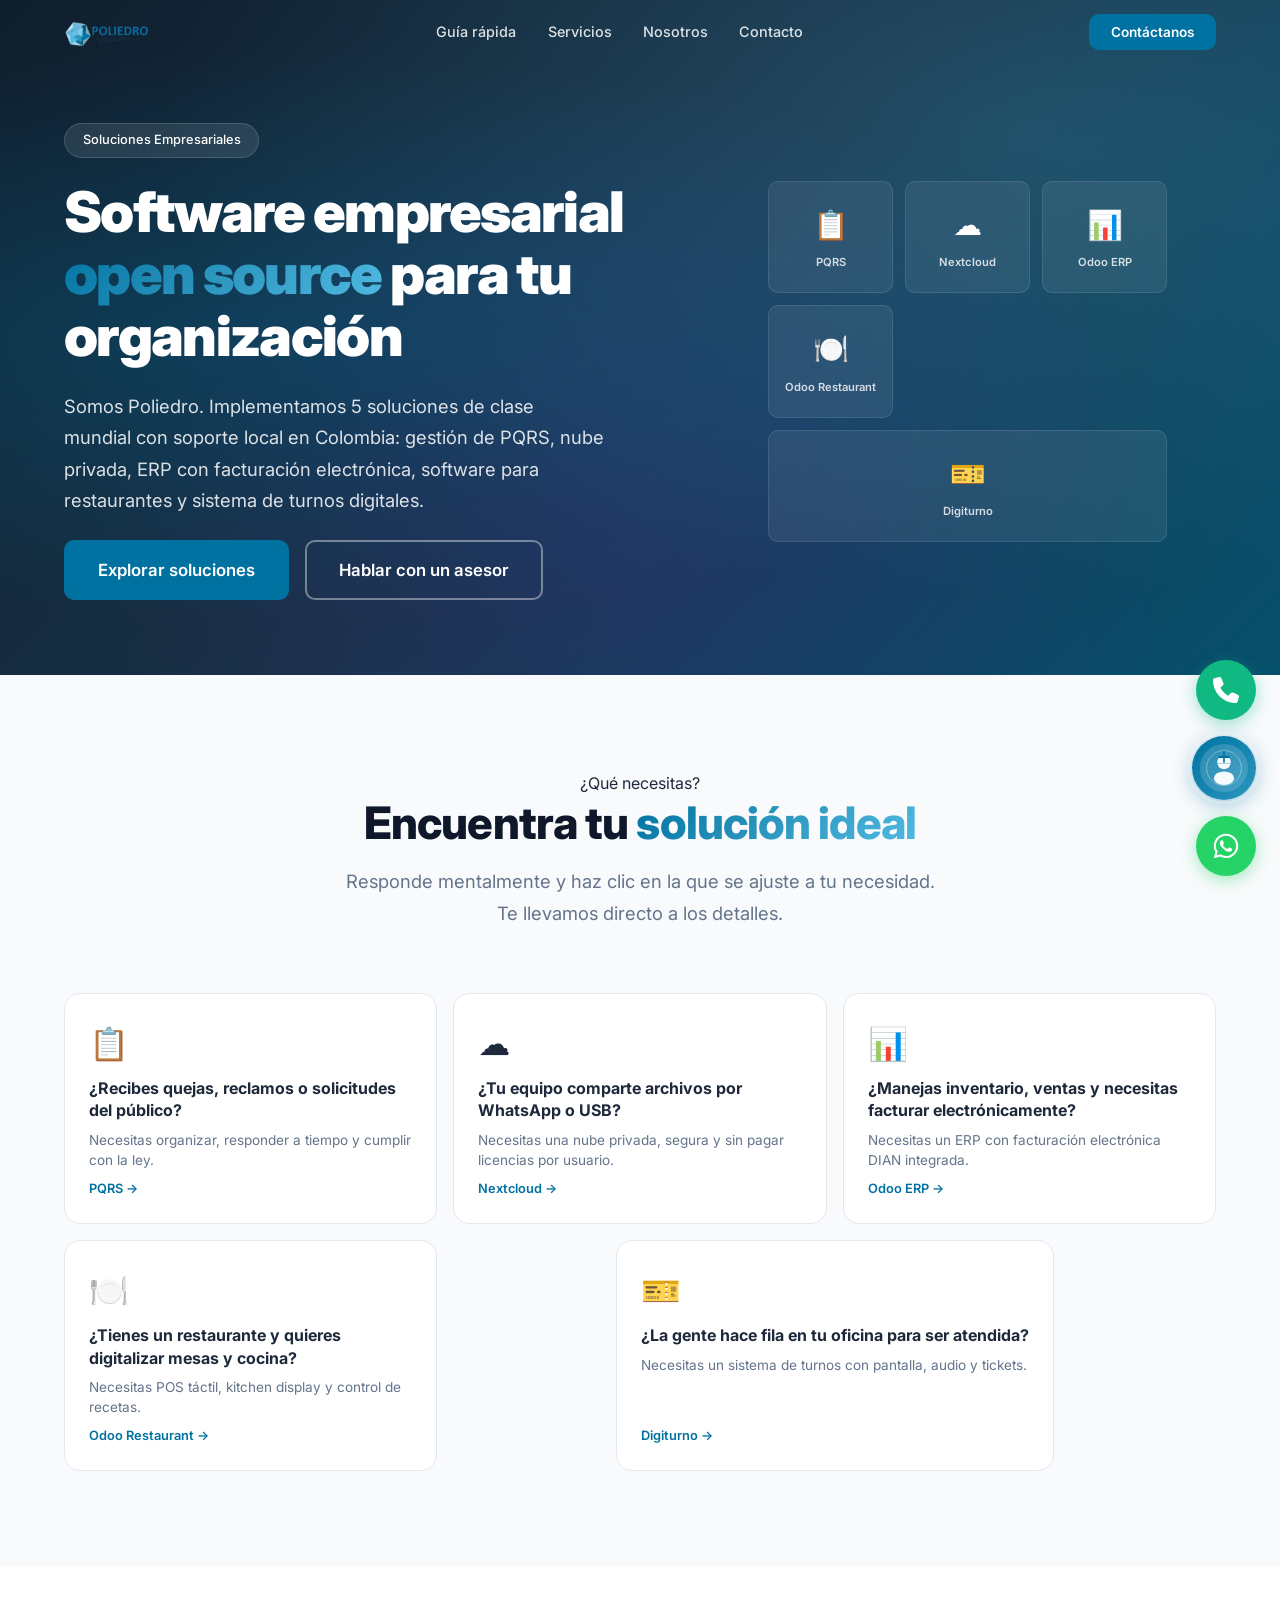
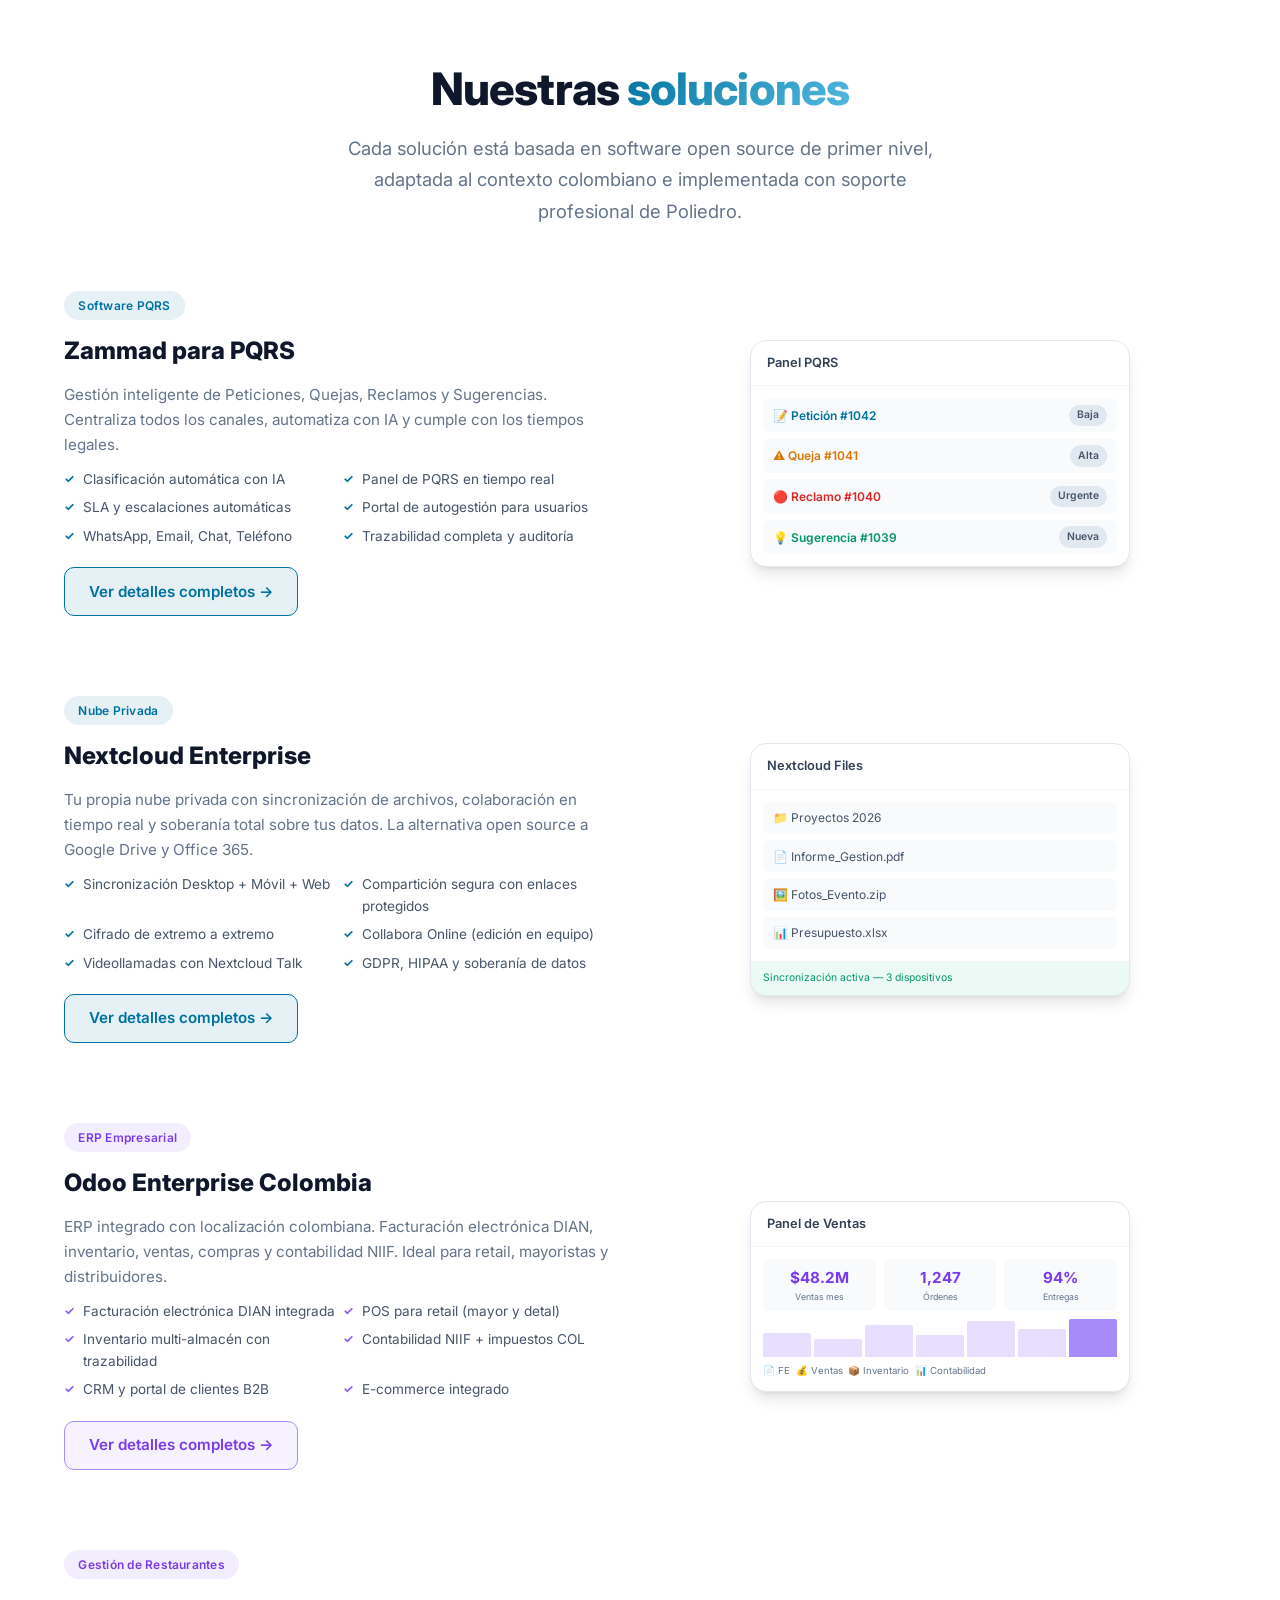
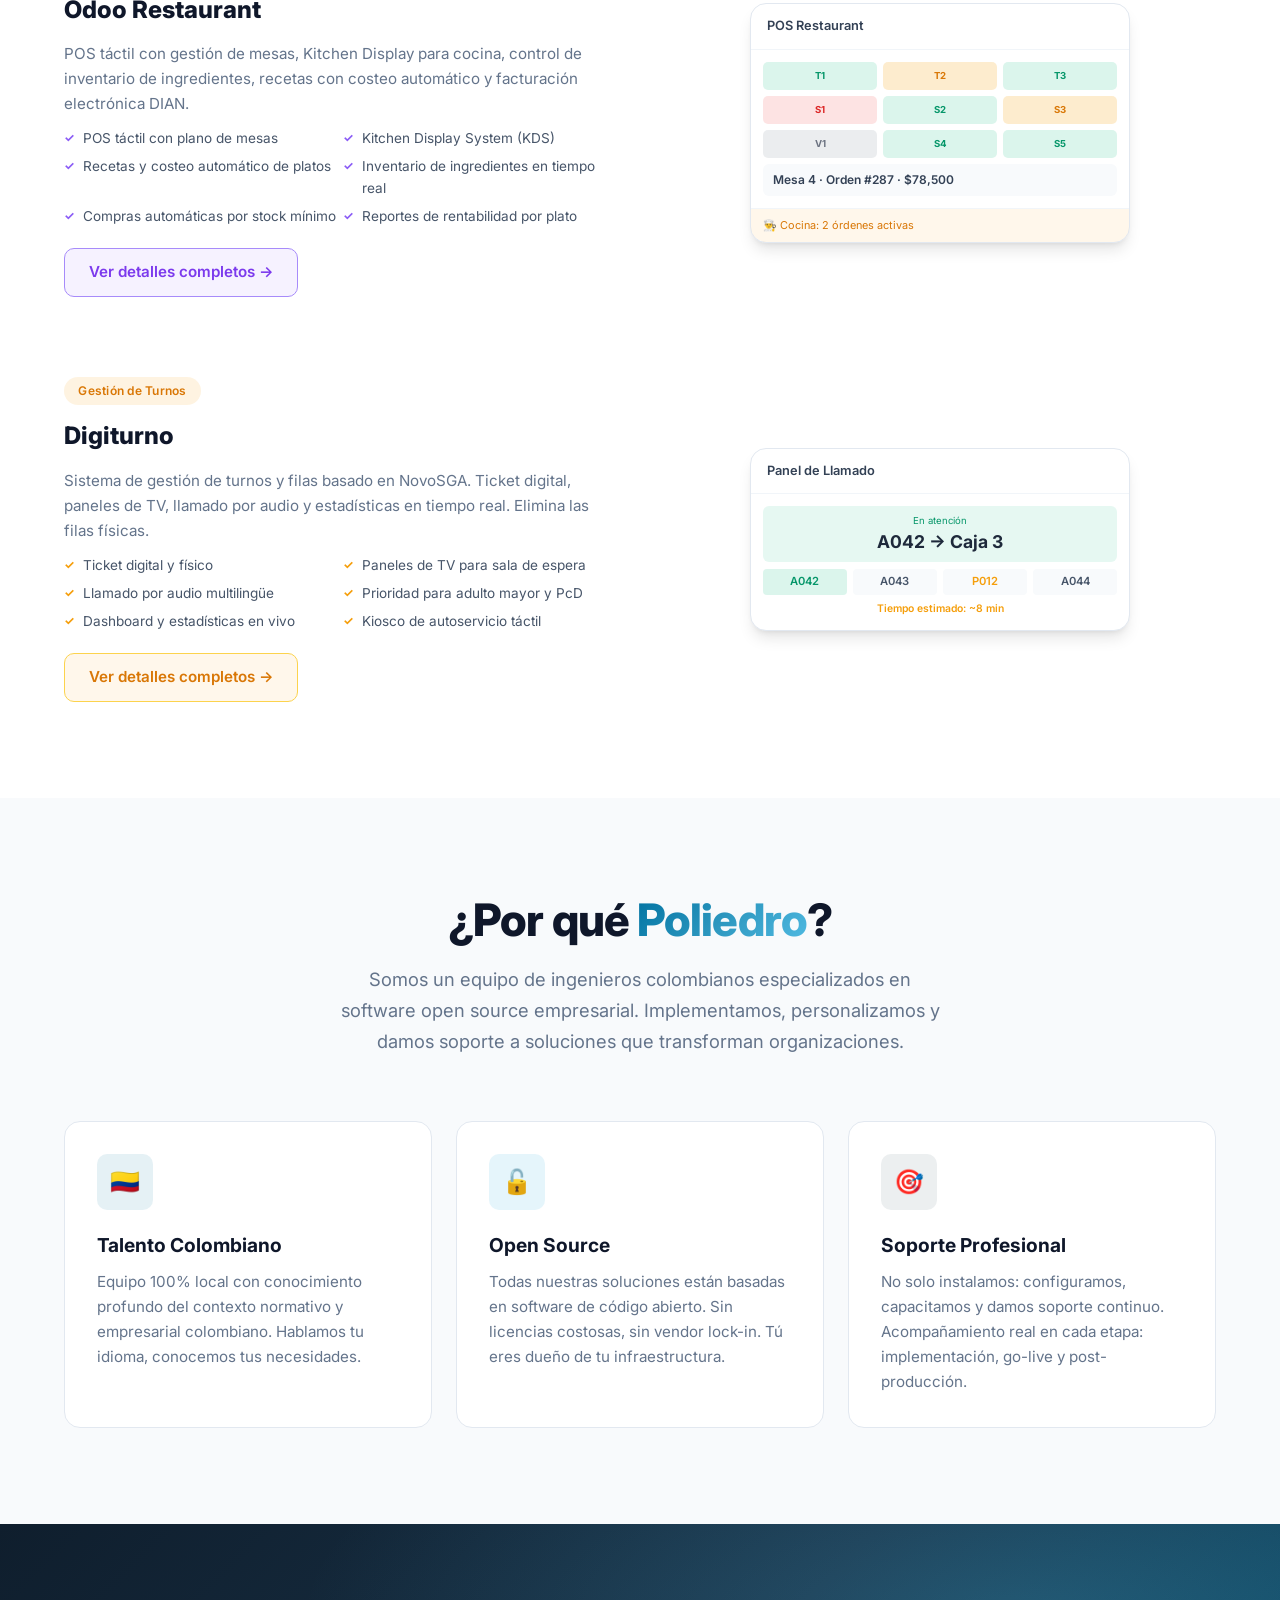
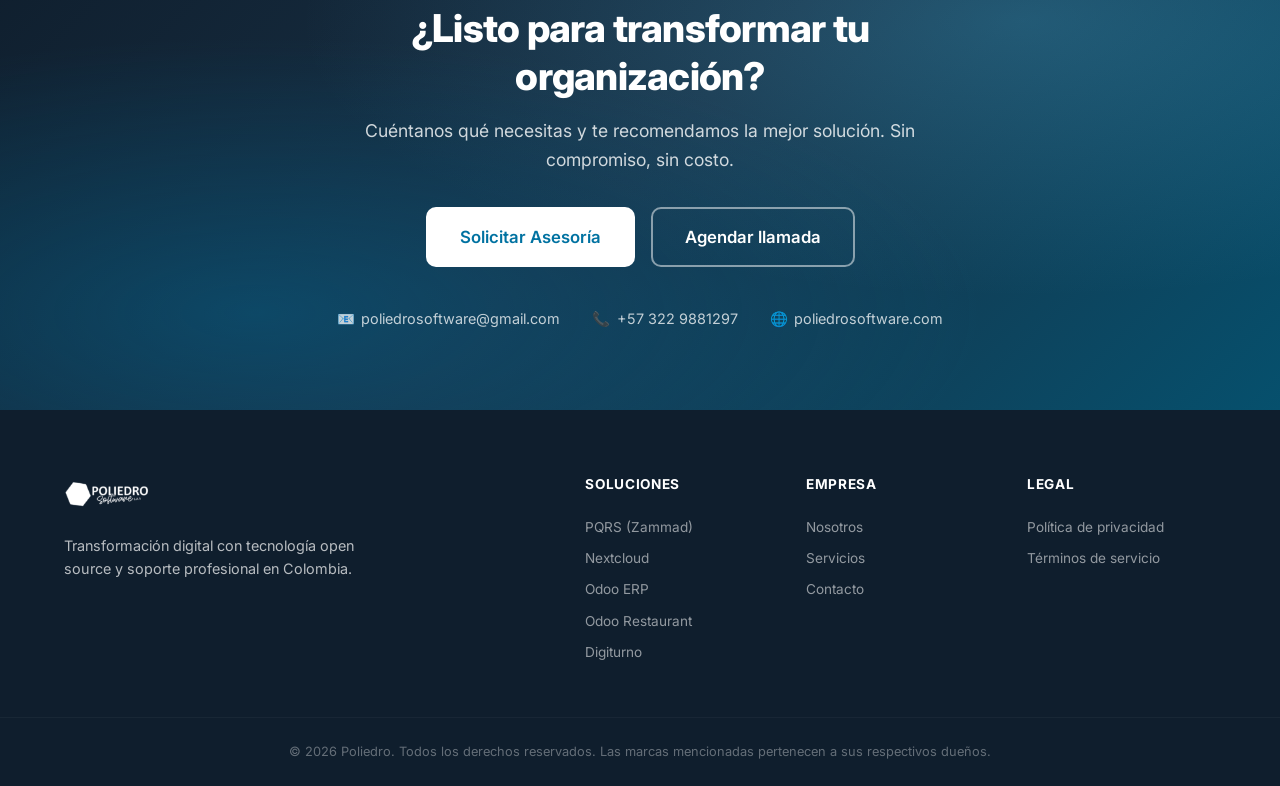
==== commit e479ce14: "feat: Update contact information and add floating call button across multiple pages - Updated phone " ====
--- a/master/index.html
+++ b/master/index.html
@@ -20,6 +20,7 @@
         <img src="logo_poliedro.png" alt="Poliedro" class="nav-logo-img">
       </a>
       <div class="nav-links" id="navLinks">
+        <a href="#guia" class="nav-link">Guía rápida</a>
         <a href="#servicios" class="nav-link">Servicios</a>
         <a href="#nosotros" class="nav-link">Nosotros</a>
         <a href="#contacto" class="nav-link">Contacto</a>
@@ -40,10 +41,10 @@
           <span>Soluciones Empresariales</span>
         </div>
         <h1 class="hero-title">
-          Transformación digital <span class="text-gradient">con propósito</span>
+          Software empresarial <span class="text-gradient">open source</span> para tu organización
         </h1>
         <p class="hero-subtitle">
-          Implementamos soluciones open source de clase mundial con soporte profesional en Colombia. PQRS, nube privada, ERP, gestión de turnos y más. Tecnología que funciona para tu organización.
+          Somos Poliedro. Implementamos 5 soluciones de clase mundial con soporte local en Colombia: gestión de PQRS, nube privada, ERP con facturación electrónica, software para restaurantes y sistema de turnos digitales.
         </p>
         <div class="hero-cta">
           <a href="#servicios" class="btn btn-primary btn-lg">Explorar soluciones</a>
@@ -52,27 +53,70 @@
       </div>
       <div class="hero-visual">
         <div class="hero-visual-grid">
-          <div class="hv-card hv-pqrs">
+          <a href="#s-pqrs" class="hv-card hv-pqrs">
             <span class="hv-icon">📋</span>
             <span class="hv-label">PQRS</span>
-          </div>
-          <div class="hv-card hv-nextcloud">
+          </a>
+          <a href="#s-nextcloud" class="hv-card hv-nextcloud">
             <span class="hv-icon">☁️</span>
             <span class="hv-label">Nextcloud</span>
-          </div>
-          <div class="hv-card hv-odoo">
+          </a>
+          <a href="#s-odoo" class="hv-card hv-odoo">
             <span class="hv-icon">📊</span>
             <span class="hv-label">Odoo ERP</span>
-          </div>
-          <div class="hv-card hv-resto">
+          </a>
+          <a href="#s-resto" class="hv-card hv-resto">
             <span class="hv-icon">🍽️</span>
             <span class="hv-label">Odoo Restaurant</span>
-          </div>
-          <div class="hv-card hv-digiturno">
+          </a>
+          <a href="#s-digiturno" class="hv-card hv-digiturno">
             <span class="hv-icon">🎫</span>
             <span class="hv-label">Digiturno</span>
-          </div>
-        </div>
+          </a>
+        </div>
+      </div>
+    </div>
+  </section>
+
+  <!-- GUÍA RÁPIDA: ¿QUÉ NECESITAS? -->
+  <section class="section section-alt" id="guia">
+    <div class="container">
+      <div class="section-header">
+        <span class="section-badge">¿Qué necesitas?</span>
+        <h2 class="section-title">Encuentra tu <span class="text-gradient">solución ideal</span></h2>
+        <p class="section-subtitle">Responde mentalmente y haz clic en la que se ajuste a tu necesidad. Te llevamos directo a los detalles.</p>
+      </div>
+      <div class="guia-grid">
+        <a href="#s-pqrs" class="guia-card">
+          <span class="guia-icon">📋</span>
+          <h3>¿Recibes quejas, reclamos o solicitudes del público?</h3>
+          <p>Necesitas organizar, responder a tiempo y cumplir con la ley.</p>
+          <span class="guia-flecha">PQRS →</span>
+        </a>
+        <a href="#s-nextcloud" class="guia-card">
+          <span class="guia-icon">☁️</span>
+          <h3>¿Tu equipo comparte archivos por WhatsApp o USB?</h3>
+          <p>Necesitas una nube privada, segura y sin pagar licencias por usuario.</p>
+          <span class="guia-flecha">Nextcloud →</span>
+        </a>
+        <a href="#s-odoo" class="guia-card">
+          <span class="guia-icon">📊</span>
+          <h3>¿Manejas inventario, ventas y necesitas facturar electrónicamente?</h3>
+          <p>Necesitas un ERP con facturación electrónica DIAN integrada.</p>
+          <span class="guia-flecha">Odoo ERP →</span>
+        </a>
+        <a href="#s-resto" class="guia-card">
+          <span class="guia-icon">🍽️</span>
+          <h3>¿Tienes un restaurante y quieres digitalizar mesas y cocina?</h3>
+          <p>Necesitas POS táctil, kitchen display y control de recetas.</p>
+          <span class="guia-flecha">Odoo Restaurant →</span>
+        </a>
+        <a href="#s-digiturno" class="guia-card">
+          <span class="guia-icon">🎫</span>
+          <h3>¿La gente hace fila en tu oficina para ser atendida?</h3>
+          <p>Necesitas un sistema de turnos con pantalla, audio y tickets.</p>
+          <span class="guia-flecha">Digiturno →</span>
+        </a>
       </div>
     </div>
   </section>
@@ -86,7 +130,7 @@
       </div>
 
       <!-- PQRS -->
-      <div class="servicio-row">
+      <div class="servicio-row" id="s-pqrs">
         <div class="servicio-visual svis-pqrs">
           <div class="servicio-badge sbadge-pqrs">Software PQRS</div>
           <h3>Zammad para PQRS</h3>
@@ -115,7 +159,7 @@
       </div>
 
       <!-- Nextcloud -->
-      <div class="servicio-row servicio-row-reverse">
+      <div class="servicio-row servicio-row-reverse" id="s-nextcloud">
         <div class="servicio-mockup">
           <div class="mockup-card mockup-nextcloud">
             <div class="mockup-header"><span>Nextcloud Files</span></div>
@@ -145,7 +189,7 @@
       </div>
 
       <!-- Odoo Contabilidad -->
-      <div class="servicio-row">
+      <div class="servicio-row" id="s-odoo">
         <div class="servicio-visual svis-odoo">
           <div class="servicio-badge sbadge-odoo">ERP Empresarial</div>
           <h3>Odoo Enterprise Colombia</h3>
@@ -181,7 +225,7 @@
       </div>
 
       <!-- Odoo Restaurant -->
-      <div class="servicio-row servicio-row-reverse">
+      <div class="servicio-row servicio-row-reverse" id="s-resto">
         <div class="servicio-mockup">
           <div class="mockup-card mockup-resto">
             <div class="mockup-header"><span>POS Restaurant</span></div>
@@ -213,7 +257,7 @@
       </div>
 
       <!-- Digiturno -->
-      <div class="servicio-row">
+      <div class="servicio-row" id="s-digiturno">
         <div class="servicio-visual svis-digiturno">
           <div class="servicio-badge sbadge-digiturno">Gestión de Turnos</div>
           <h3>Digiturno</h3>
@@ -292,7 +336,7 @@
           <span>📧</span> poliedrosoftware@gmail.com
         </div>
         <div class="cta-contact-item">
-          <span>📞</span> +57 315 7690579
+          <span>📞</span> +57 322 9881297
         </div>
         <div class="cta-contact-item">
           <span>🌐</span> poliedrosoftware.com
@@ -338,8 +382,13 @@
   </footer>
 
   <!-- WHATSAPP FLOATING BUTTON -->
-  <a href="https://wa.me/573157690579" target="_blank" rel="noopener" class="whatsapp-float" aria-label="Chatea por WhatsApp">
+  <a href="https://wa.me/573229881297" target="_blank" rel="noopener" class="whatsapp-float" aria-label="Chatea por WhatsApp">
     <svg xmlns="http://www.w3.org/2000/svg" viewBox="0 0 448 512" width="28" height="28" fill="white"><path d="M380.9 97.1C339 55.1 283.2 32 223.9 32c-122.4 0-222 99.6-222 222 0 39.1 10.2 77.3 29.6 111L0 480l117.7-30.9c32.4 17.7 68.9 27 106.1 27h.1c122.3 0 224.1-99.6 224.1-222 0-59.3-25.2-115-67.1-157zm-157 341.6c-33.2 0-65.7-8.9-94-25.7l-6.7-4-69.8 18.3L72 359.2l-4.4-7c-18.5-29.4-28.2-63.3-28.2-98.2 0-101.7 82.8-184.5 184.6-184.5 49.3 0 95.6 19.2 130.4 54.1 34.8 34.9 56.2 81.2 54.1 130.5 0 101.8-84.9 184.6-186.6 184.6zm101.2-138.2c-5.5-2.8-32.8-16.2-37.9-18-5.1-1.9-8.8-2.8-12.5 2.8-3.7 5.6-14.3 18-17.6 21.8-3.2 3.7-6.5 4.2-12 1.4-32.6-16.3-54-29.1-75.5-66-5.7-9.8 5.7-9.1 16.3-30.3 1.8-3.7.9-6.9-.5-9.7-1.4-2.8-12.5-30.1-17.1-41.2-4.5-10.8-9.1-9.3-12.5-9.5-3.2-.2-6.9-.2-10.6-.2-3.7 0-9.7 1.4-14.8 6.9-5.1 5.6-19.4 19-19.4 46.3 0 27.3 19.9 53.7 22.6 57.4 2.8 3.7 39.1 59.7 94.8 83.8 35.2 15.2 49 16.5 66.6 13.9 10.7-1.6 32.8-13.4 37.4-26.4 4.6-13 4.6-24.1 3.2-26.4-1.3-2.5-5-3.9-10.5-6.6z"/></svg>
+  </a>
+
+  <!-- FLOATING CALL BUTTON -->
+  <a href="tel:+573229881297" class="llamar-float" aria-label="Llamar ahora">
+    <svg xmlns="http://www.w3.org/2000/svg" viewBox="0 0 512 512" width="26" height="26" fill="white"><path d="M164.9 24.6c-7.7-18.6-28-28.5-47.4-23.2l-88 24C12.1 30.2 0 46 0 64C0 311.4 200.6 512 448 512c18 0 33.8-12.1 38.6-29.5l24-88c5.3-19.4-4.6-39.7-23.2-47.4l-96-40c-16.3-6.8-35.2-2.1-46.3 11.6L304.7 368C234.3 334.7 177.3 277.7 144 207.3L193.3 167c13.7-11.2 18.4-30 11.6-46.3l-40-96z"/></svg>
   </a>
 
   <!-- FLOATING CHAT BUTTON -->
--- a/master/styles.css
+++ b/master/styles.css
@@ -105,11 +105,60 @@
 .hero-visual { display: flex; justify-content: center; }
 
 .hero-visual-grid { display: grid; grid-template-columns: repeat(3, 1fr); gap: 0.75rem; }
-.hv-card { display: flex; flex-direction: column; align-items: center; gap: 0.4rem; padding: 1.25rem 1rem; border-radius: var(--radius-md); background: rgba(255,255,255,0.07); border: 1px solid rgba(255,255,255,0.1); transition: all 0.3s ease; cursor: default; }
+.hv-card {
+  display: flex; flex-direction: column; align-items: center; gap: 0.4rem;
+  padding: 1.25rem 1rem; border-radius: var(--radius-md);
+  background: rgba(255,255,255,0.07); border: 1px solid rgba(255,255,255,0.1);
+  transition: all 0.3s ease; cursor: pointer; text-decoration: none; color: inherit;
+}
 .hv-card:hover { background: rgba(255,255,255,0.12); transform: translateY(-3px); }
 .hv-card:last-child { grid-column: 1 / -1; }
 .hv-icon { font-size: 1.8rem; }
 .hv-label { font-size: 0.7rem; font-weight: 600; opacity: 0.8; }
+
+/* ===== GUÍA RÁPIDA ===== */
+.guia-grid {
+  display: grid;
+  grid-template-columns: repeat(3, 1fr);
+  gap: 1rem;
+}
+.guia-grid a:last-child {
+  grid-column: span 2;
+  max-width: calc(66.66% - 0.5rem);
+  margin: 0 auto;
+}
+.guia-card {
+  display: flex; flex-direction: column; gap: 0.5rem;
+  padding: 1.5rem; border-radius: var(--radius-lg);
+  background: var(--white); border: 1.5px solid var(--gray-200);
+  text-decoration: none; color: inherit;
+  transition: all 0.3s ease;
+}
+.guia-card:hover {
+  border-color: var(--poliedro-primary);
+  box-shadow: var(--shadow-md);
+  transform: translateY(-3px);
+}
+.guia-icon { font-size: 2rem; }
+.guia-card h3 {
+  font-size: 1rem; font-weight: 700; color: var(--gray-800); line-height: 1.4;
+}
+.guia-card p {
+  font-size: 0.85rem; color: var(--gray-500); line-height: 1.5;
+}
+.guia-flecha {
+  font-size: 0.8rem; font-weight: 600; color: var(--poliedro-primary);
+  margin-top: auto;
+}
+
+@media (max-width: 1024px) {
+  .guia-grid { grid-template-columns: 1fr 1fr; }
+  .guia-grid a:last-child { grid-column: span 1; max-width: 100%; margin: 0; }
+}
+@media (max-width: 600px) {
+  .guia-grid { grid-template-columns: 1fr; }
+  .guia-grid a:last-child { max-width: 100%; }
+}
 
 /* ===== SERVICE ROWS ===== */
 .servicio-row { display: grid; grid-template-columns: 1fr 1fr; gap: 3rem; align-items: center; margin-bottom: 5rem; }
@@ -216,6 +265,29 @@
 .whatsapp-float { position: fixed; bottom: 24px; right: 24px; z-index: 999; width: 60px; height: 60px; background: #25D366; border-radius: 50%; display: flex; align-items: center; justify-content: center; box-shadow: 0 4px 16px rgba(37,211,102,0.4); transition: transform 0.3s ease, box-shadow 0.3s ease; text-decoration: none; }
 .whatsapp-float:hover { transform: scale(1.1); box-shadow: 0 6px 24px rgba(37,211,102,0.5); }
 
+/* ===== CALL FLOATING BUTTON ===== */
+.llamar-float {
+  position: fixed;
+  bottom: 180px;
+  right: 24px;
+  z-index: 997;
+  width: 60px;
+  height: 60px;
+  background: #10b981;
+  border-radius: 50%;
+  display: flex;
+  align-items: center;
+  justify-content: center;
+  box-shadow: 0 4px 16px rgba(16, 185, 129, 0.4);
+  transition: transform 0.3s ease, box-shadow 0.3s ease;
+  text-decoration: none;
+}
+
+.llamar-float:hover {
+  transform: scale(1.1);
+  box-shadow: 0 6px 24px rgba(16, 185, 129, 0.55);
+}
+
 /* ===== CHAT FLOATING BUTTON ===== */
 .chat-float {
   position: fixed; bottom: 100px; right: 24px; z-index: 998;
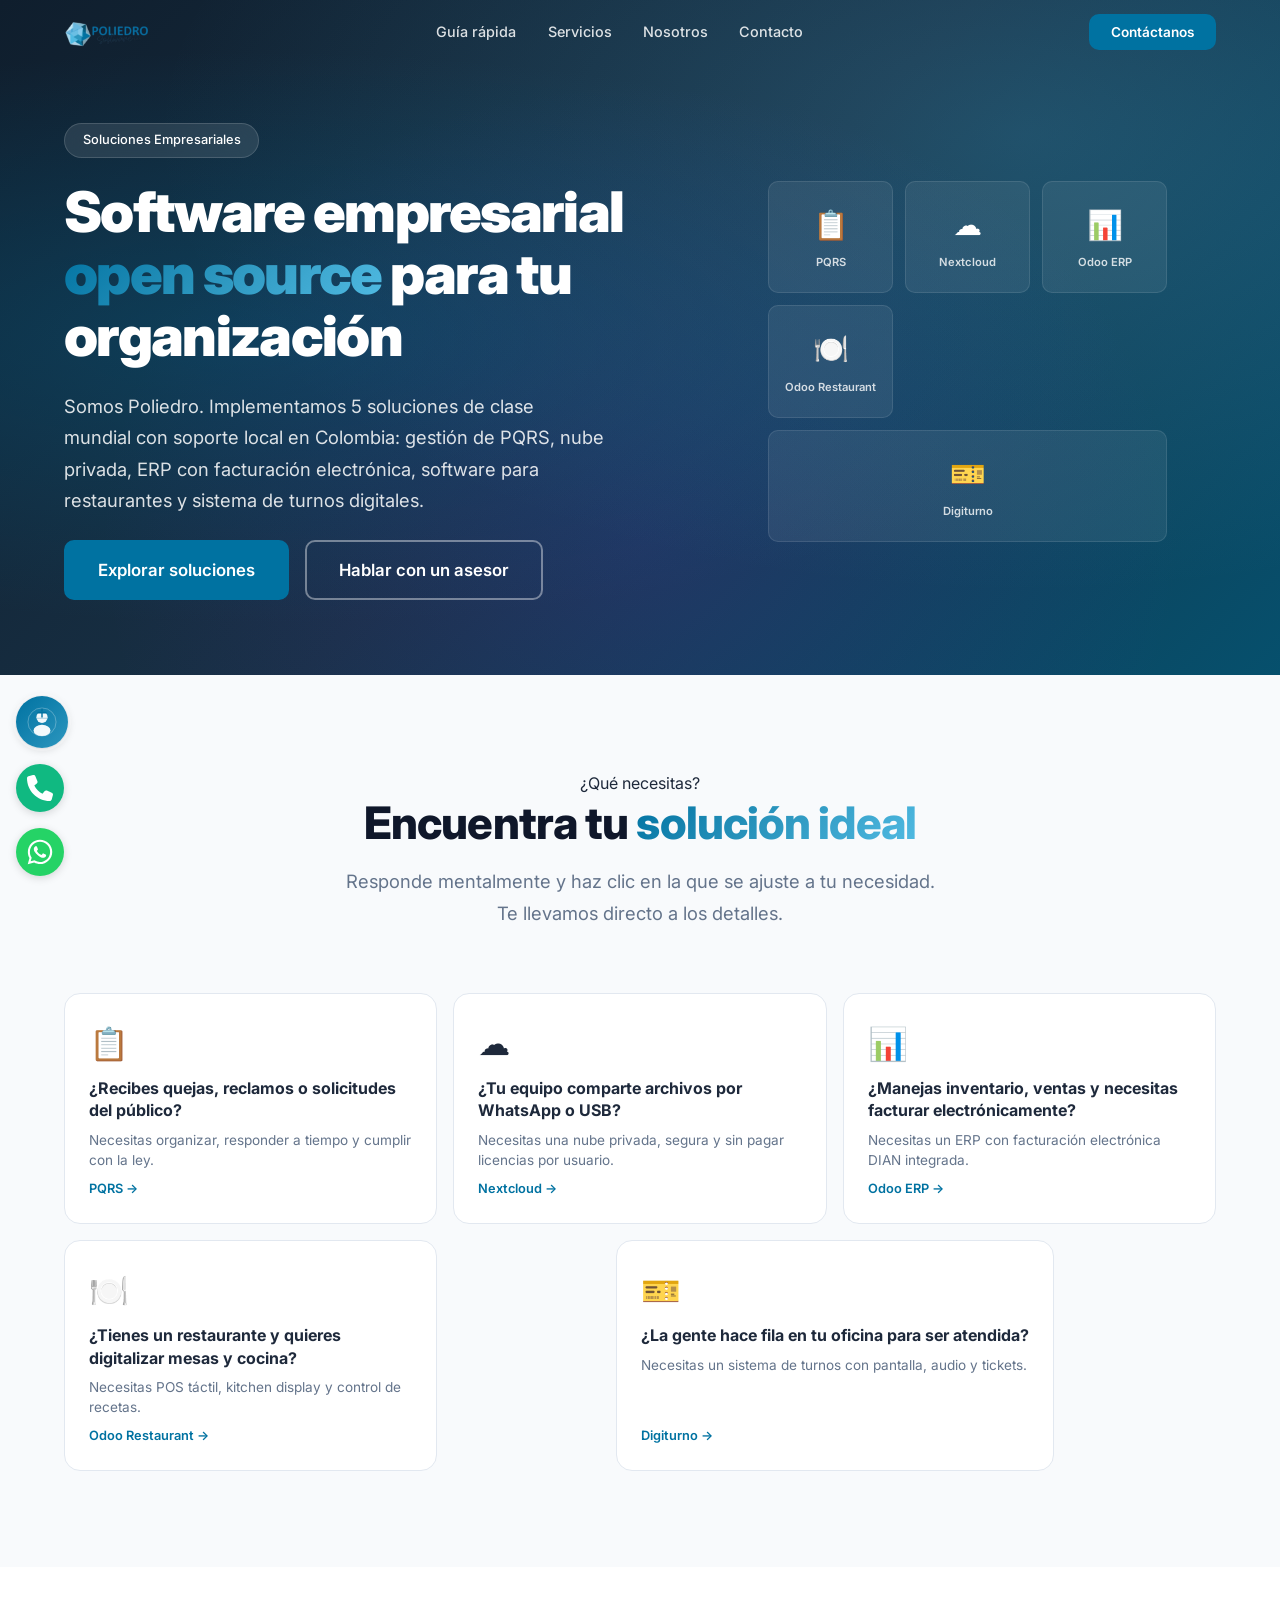
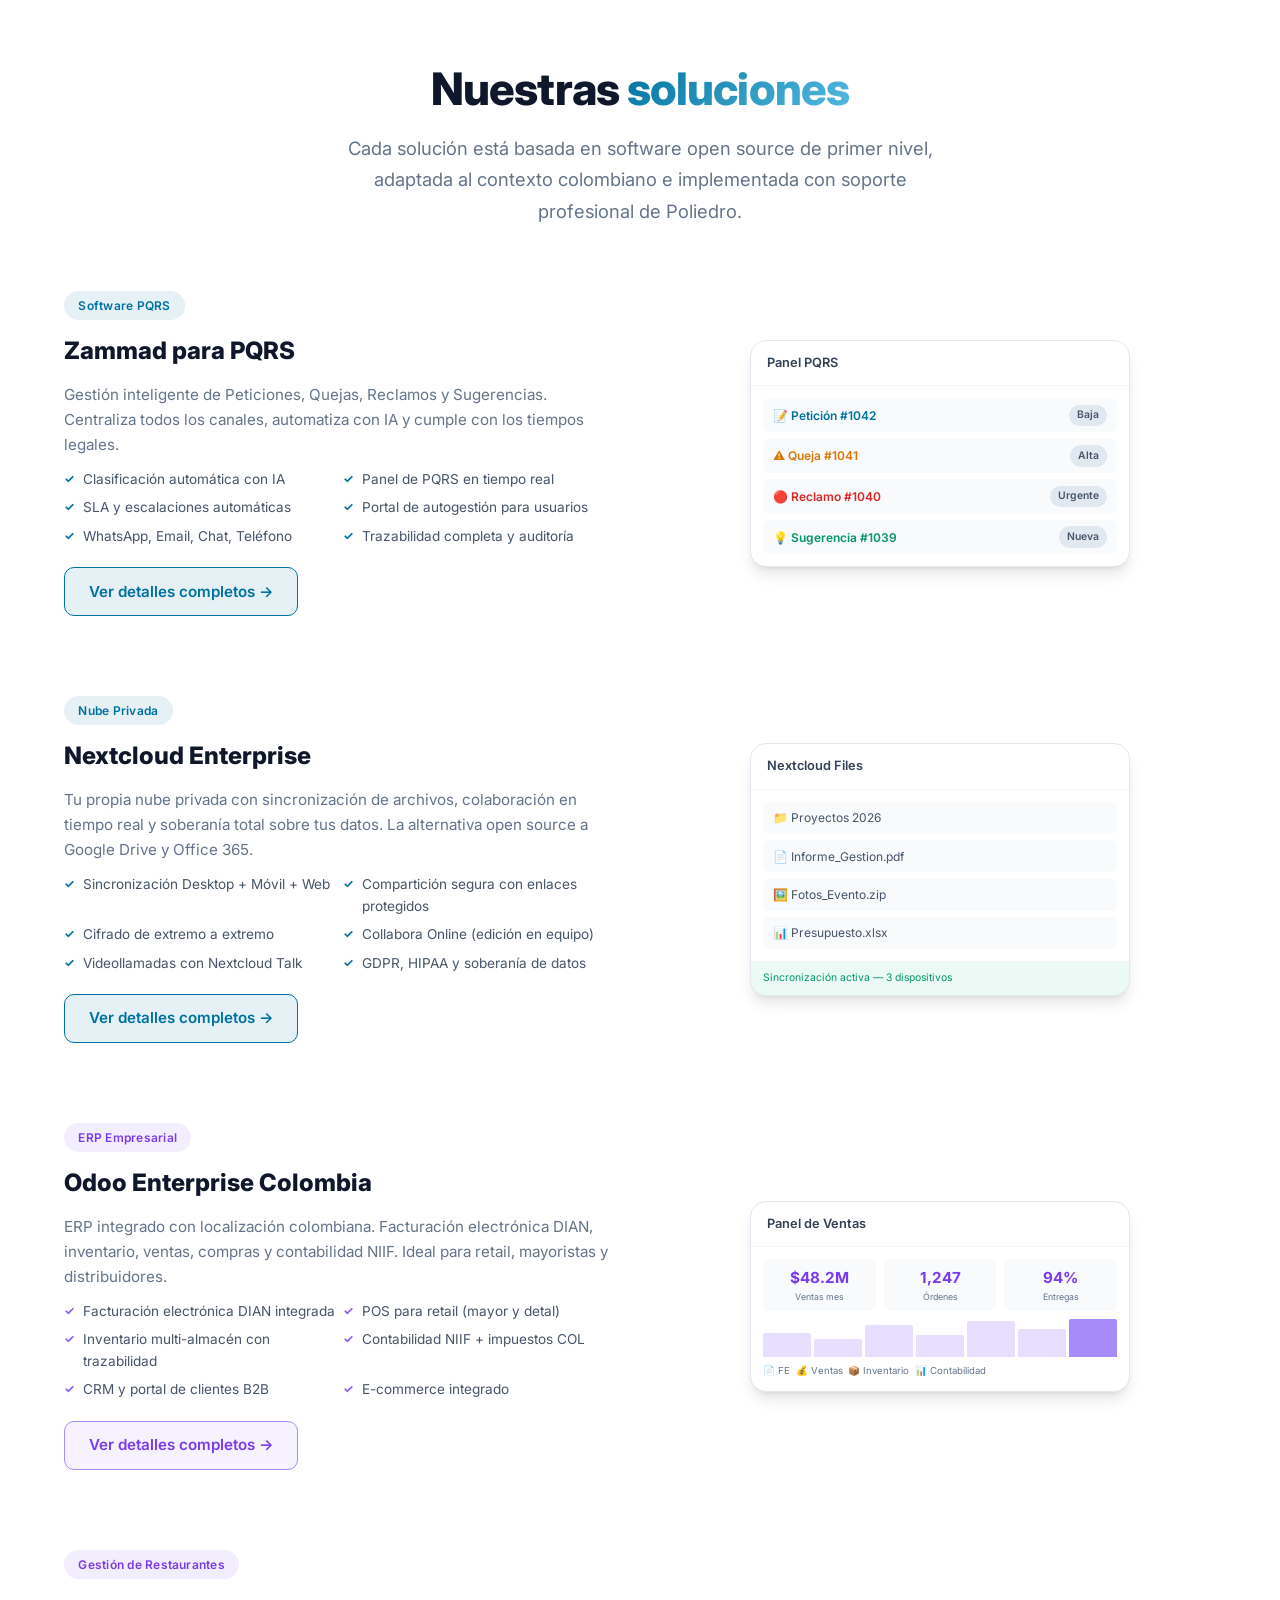
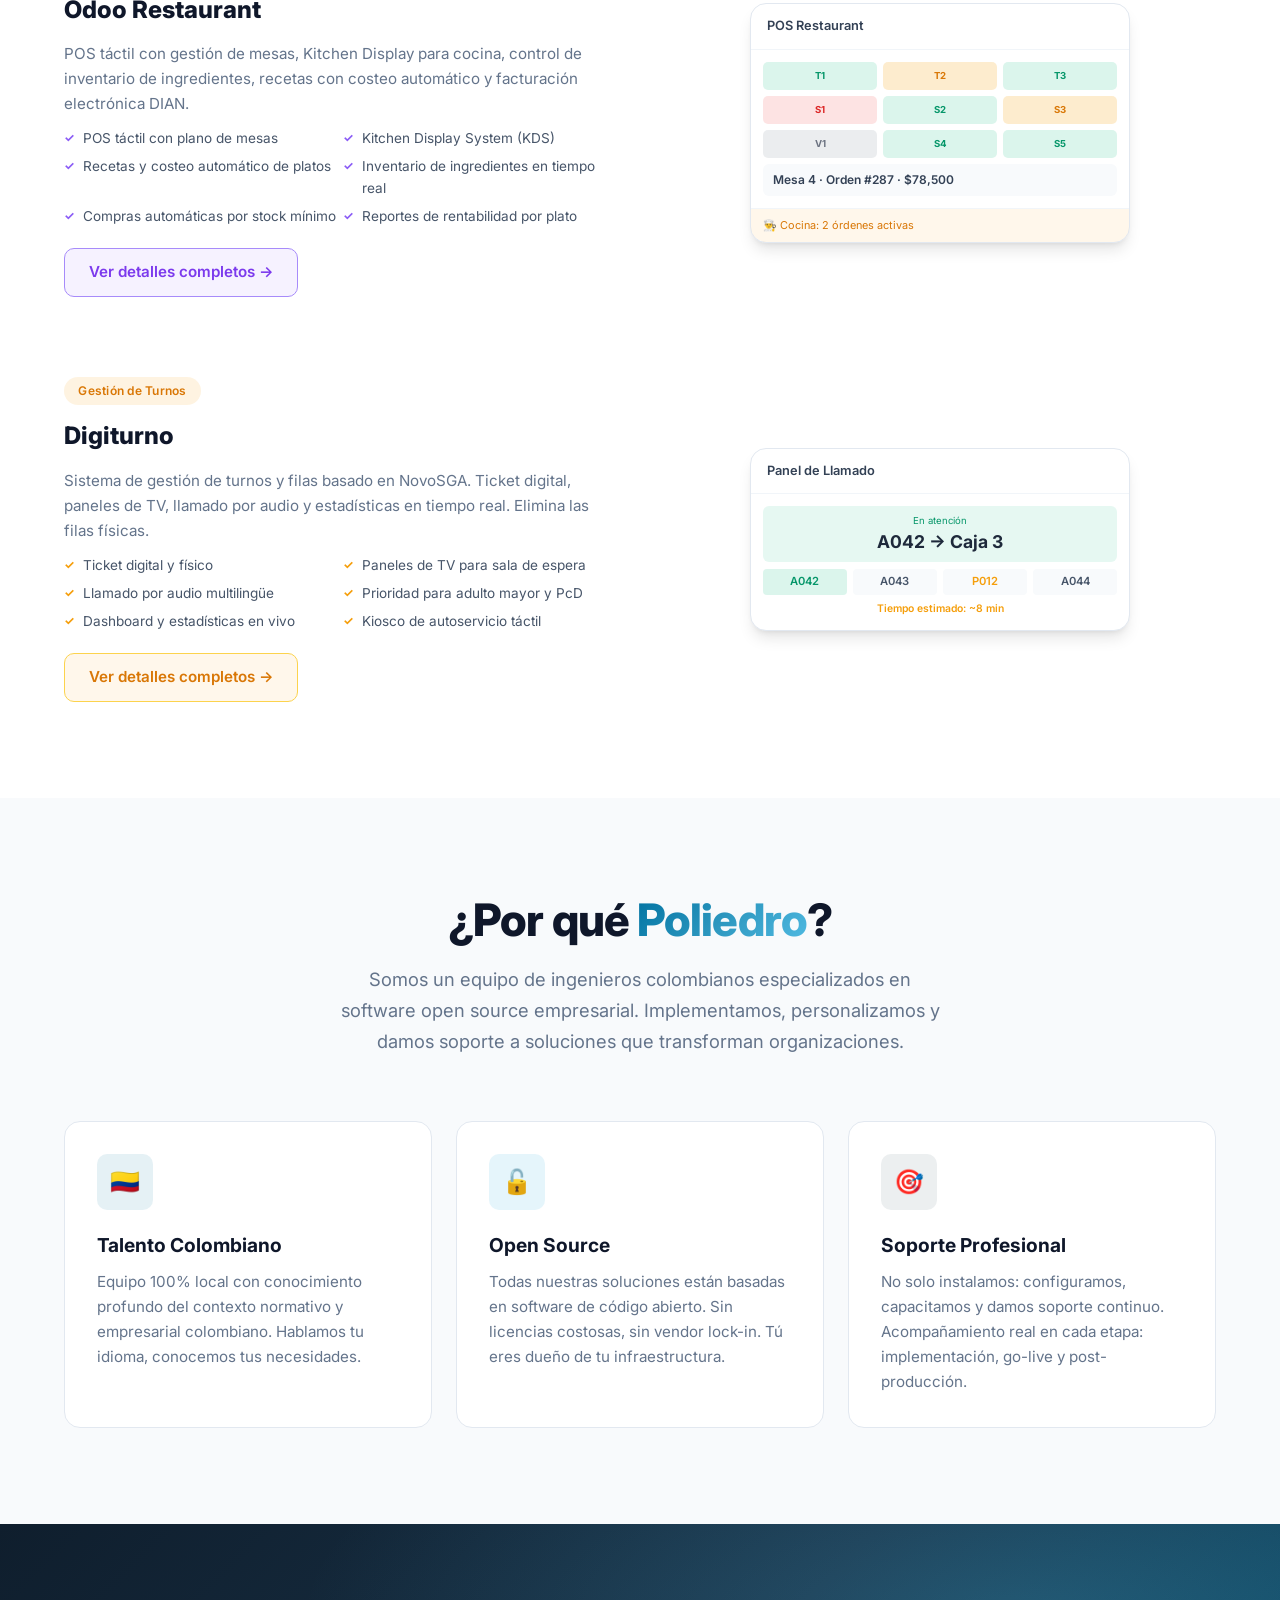
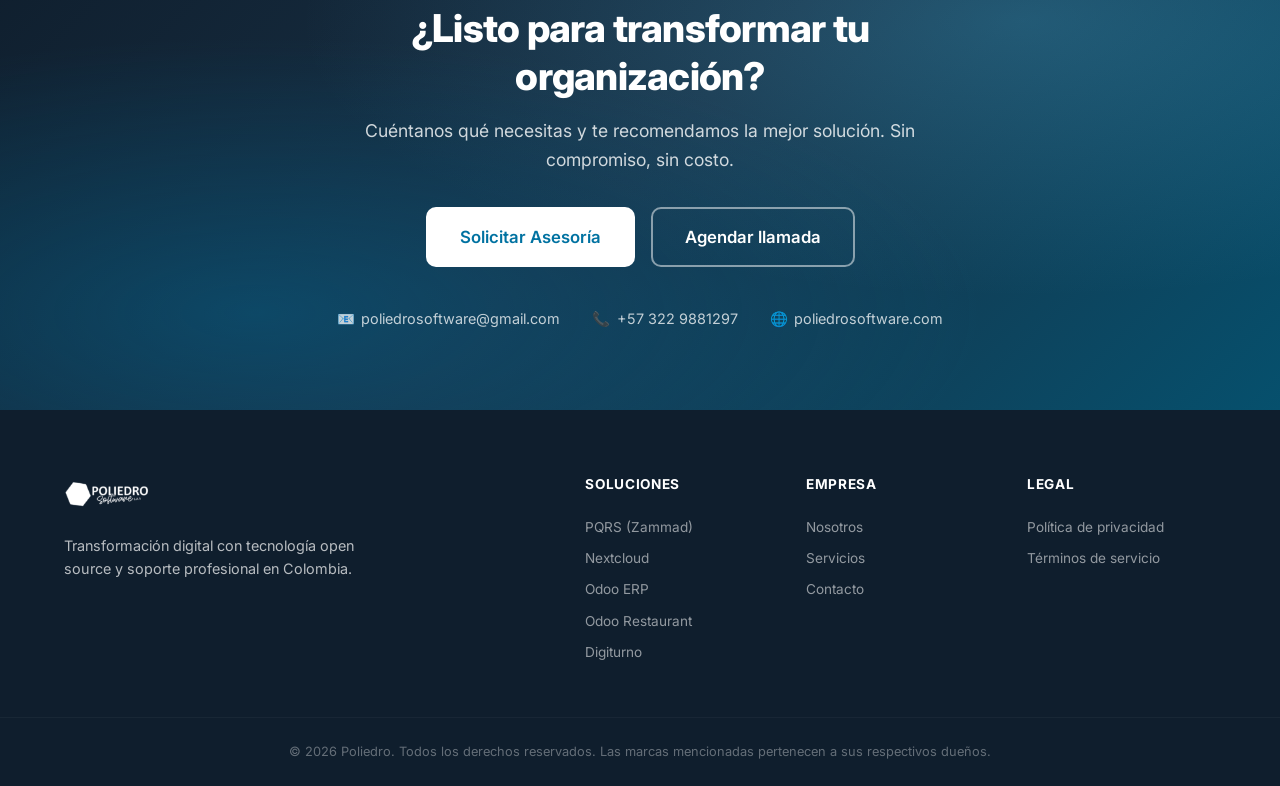
==== commit ca96cc99: "Enhance Odoo and PQRS web pages with improved SEO, metadata, and user interface updates - Updated pa" ====
--- a/master/index.html
+++ b/master/index.html
@@ -3,8 +3,34 @@
 <head>
   <meta charset="UTF-8">
   <meta name="viewport" content="width=device-width, initial-scale=1.0">
-  <title>Poliedro | Soluciones Digitales Empresariales</title>
-  <meta name="description" content="Poliedro: transformación digital para tu empresa. PQRS, Nextcloud, Odoo ERP, Odoo Restaurant y Digiturno. Soluciones open source con soporte profesional.">
+  <title>Poliedro | Software Empresarial Open Source en Colombia</title>
+  <meta name="description" content="Poliedro: implementamos software open source empresarial en Colombia. PQRS, Nextcloud, Odoo ERP, Odoo Restaurant y Digiturno. Soporte profesional, facturación electrónica DIAN.">
+  <meta name="keywords" content="software empresarial, ERP Colombia, facturación electrónica, PQRS, nube privada, Nextcloud, Odoo, Zammad, Digiturno, turnos digitales, software open source, Poliedro, gestión documental, CRM, POS restaurante">
+  <meta name="robots" content="index, follow">
+  <link rel="canonical" href="https://www.poliedrocloud.com/">
+  <meta property="og:title" content="Poliedro | Software Empresarial Open Source en Colombia">
+  <meta property="og:description" content="PQRS, nube privada, ERP con facturación electrónica DIAN, software para restaurantes y sistema de turnos digitales. Implementación y soporte profesional.">
+  <meta property="og:type" content="website">
+  <meta property="og:url" content="https://www.poliedrocloud.com/">
+  <meta property="og:image" content="https://www.poliedrocloud.com/logo_poliedro.png">
+  <meta name="twitter:card" content="summary_large_image">
+  <meta name="twitter:title" content="Poliedro | Software Empresarial Open Source">
+  <meta name="twitter:description" content="5 soluciones open source con soporte profesional en Colombia. PQRS, nube privada, ERP y más.">
+  <meta name="twitter:image" content="https://www.poliedrocloud.com/logo_poliedro.png">
+  <script type="application/ld+json">
+  {
+    "@context": "https://schema.org",
+    "@type": "Organization",
+    "name": "Poliedro",
+    "url": "https://www.poliedrocloud.com",
+    "logo": "https://www.poliedrocloud.com/logo_poliedro.png",
+    "email": "poliedrosoftware@gmail.com",
+    "telephone": "+573229881297",
+    "description": "Implementamos software empresarial open source con soporte profesional en Colombia: PQRS, nube privada, ERP, facturación electrónica y sistema de turnos.",
+    "address": { "@type": "PostalAddress", "addressCountry": "CO" },
+    "sameAs": ["https://www.poliedrocloud.com"]
+  }
+  </script>
   <link rel="preconnect" href="https://fonts.googleapis.com">
   <link rel="preconnect" href="https://fonts.gstatic.com" crossorigin>
   <link href="https://fonts.googleapis.com/css2?family=Inter:wght@300;400;500;600;700;800;900&display=swap" rel="stylesheet">
@@ -17,7 +43,7 @@
   <nav class="navbar" id="navbar">
     <div class="container nav-container">
       <a href="#" class="nav-logo">
-        <img src="logo_poliedro.png" alt="Poliedro" class="nav-logo-img">
+        <img src="logo_poliedro.png" alt="Poliedro - Software Empresarial Open Source Colombia" class="nav-logo-img">
       </a>
       <div class="nav-links" id="navLinks">
         <a href="#guia" class="nav-link">Guía rápida</a>
@@ -143,7 +169,7 @@
             <li>WhatsApp, Email, Chat, Teléfono</li>
             <li>Trazabilidad completa y auditoría</li>
           </ul>
-          <a href="https://www.poliedrocloud.com/pqrs" class="btn btn-servicio btn-servicio-pqrs">Ver detalles completos →</a>
+          <a href="https://www.poliedrocloud.com/pqrs" target="_blank" rel="noopener" class="btn btn-servicio btn-servicio-pqrs">Ver detalles completos →</a>
         </div>
         <div class="servicio-mockup">
           <div class="mockup-card mockup-pqrs">
@@ -184,7 +210,7 @@
             <li>Videollamadas con Nextcloud Talk</li>
             <li>GDPR, HIPAA y soberanía de datos</li>
           </ul>
-          <a href="https://www.poliedrocloud.com/nextcloud" class="btn btn-servicio btn-servicio-nextcloud">Ver detalles completos →</a>
+          <a href="https://www.poliedrocloud.com/nextcloud" target="_blank" rel="noopener" class="btn btn-servicio btn-servicio-nextcloud">Ver detalles completos →</a>
         </div>
       </div>
 
@@ -202,7 +228,7 @@
             <li>CRM y portal de clientes B2B</li>
             <li>E-commerce integrado</li>
           </ul>
-          <a href="https://www.poliedrocloud.com/odoo" class="btn btn-servicio btn-servicio-odoo">Ver detalles completos →</a>
+          <a href="https://www.poliedrocloud.com/odoo" target="_blank" rel="noopener" class="btn btn-servicio btn-servicio-odoo">Ver detalles completos →</a>
         </div>
         <div class="servicio-mockup">
           <div class="mockup-card mockup-odoo">
@@ -252,7 +278,7 @@
             <li>Compras automáticas por stock mínimo</li>
             <li>Reportes de rentabilidad por plato</li>
           </ul>
-          <a href="https://www.poliedrocloud.com/odoo-restaurante" class="btn btn-servicio btn-servicio-resto">Ver detalles completos →</a>
+          <a href="https://www.poliedrocloud.com/odoo-restaurante" target="_blank" rel="noopener" class="btn btn-servicio btn-servicio-resto">Ver detalles completos →</a>
         </div>
       </div>
 
@@ -270,7 +296,7 @@
             <li>Dashboard y estadísticas en vivo</li>
             <li>Kiosco de autoservicio táctil</li>
           </ul>
-          <a href="https://www.poliedrocloud.com/digiturnos" class="btn btn-servicio btn-servicio-digiturno">Ver detalles completos →</a>
+          <a href="https://www.poliedrocloud.com/digiturnos" target="_blank" rel="noopener" class="btn btn-servicio btn-servicio-digiturno">Ver detalles completos →</a>
         </div>
         <div class="servicio-mockup">
           <div class="mockup-card mockup-digiturno">
@@ -355,11 +381,11 @@
       <div class="footer-links">
         <div class="footer-col">
           <h5>Soluciones</h5>
-          <a href="https://www.poliedrocloud.com/pqrs">PQRS (Zammad)</a>
-          <a href="https://www.poliedrocloud.com/nextcloud">Nextcloud</a>
-          <a href="https://www.poliedrocloud.com/odoo">Odoo ERP</a>
-          <a href="https://www.poliedrocloud.com/odoo-restaurante">Odoo Restaurant</a>
-          <a href="https://www.poliedrocloud.com/digiturnos">Digiturno</a>
+          <a href="https://www.poliedrocloud.com/pqrs" target="_blank" rel="noopener">PQRS (Zammad)</a>
+          <a href="https://www.poliedrocloud.com/nextcloud" target="_blank" rel="noopener">Nextcloud</a>
+          <a href="https://www.poliedrocloud.com/odoo" target="_blank" rel="noopener">Odoo ERP</a>
+          <a href="https://www.poliedrocloud.com/odoo-restaurante" target="_blank" rel="noopener">Odoo Restaurant</a>
+          <a href="https://www.poliedrocloud.com/digiturnos" target="_blank" rel="noopener">Digiturno</a>
         </div>
         <div class="footer-col">
           <h5>Empresa</h5>
@@ -392,21 +418,20 @@
   </a>
 
   <!-- FLOATING CHAT BUTTON -->
-  <button class="chat-float open-zammad-chat" aria-label="Abrir chat en vivo">
-    <div class="chat-float-avatar">
-      <svg viewBox="0 0 64 64" width="36" height="36" fill="none" xmlns="http://www.w3.org/2000/svg">
-        <circle cx="32" cy="22" r="12" fill="white" opacity="0.95"/>
-        <ellipse cx="32" cy="50" rx="18" ry="12" fill="white" opacity="0.95"/>
-        <rect x="20" y="23" width="24" height="2" rx="1" fill="#0072a1" opacity="0.3"/>
-        <path d="M32 1C31.2 1 30.5 1.6 30.5 2.5V10H24C22.9 10 22 10.9 22 12C22 13.1 22.9 14 24 14H30.5V21.5C30.5 22.3 31.2 23 32 23C32.8 23 33.5 22.3 33.5 21.5V14H40C41.1 14 42 13.1 42 12C42 10.9 41.1 10 40 10H33.5V2.5C33.5 1.6 32.8 1 32 1Z" fill="#0072a1"/>
-        <circle cx="32" cy="32" r="31" stroke="white" stroke-width="1.5" opacity="0.4"/>
-      </svg>
-    </div>
+  <a href="#" class="chat-float" aria-label="Abrir chat en vivo" style="position:fixed;bottom:152px;left:16px;z-index:9999;width:52px;height:52px;background:linear-gradient(135deg,#0072a1,#2d97bf);border-radius:50%;display:flex;align-items:center;justify-content:center;cursor:pointer;box-shadow:0 2px 8px rgba(0,0,0,0.15);text-decoration:none;">
     <div class="chat-float-pulse"></div>
-    <span class="chat-float-label">Chat en vivo</span>
-  </button>
+    <svg viewBox="0 0 64 64" width="30" height="30" fill="none" xmlns="http://www.w3.org/2000/svg" style="position:relative;z-index:2">
+      <circle cx="32" cy="22" r="12" fill="white" opacity="0.95"/>
+      <ellipse cx="32" cy="50" rx="18" ry="12" fill="white" opacity="0.95"/>
+      <rect x="20" y="23" width="24" height="2" rx="1" fill="#0072a1" opacity="0.3"/>
+      <path d="M32 1C31.2 1 30.5 1.6 30.5 2.5V10H24C22.9 10 22 10.9 22 12C22 13.1 22.9 14 24 14H30.5V21.5C30.5 22.3 31.2 23 32 23C32.8 23 33.5 22.3 33.5 21.5V14H40C41.1 14 42 13.1 42 12C42 10.9 41.1 10 40 10H33.5V2.5C33.5 1.6 32.8 1 32 1Z" fill="#0072a1"/>
+      <circle cx="32" cy="32" r="30" stroke="white" stroke-width="1.5" opacity="0.4"/>
+    </svg>
+    <span class="chat-float-label" style="position:absolute;left:56px;background:#333;color:white;font-size:0.7rem;font-weight:500;padding:0.3rem 0.7rem;border-radius:4px;white-space:nowrap;opacity:0;transform:translateX(-6px);transition:all 0.25s ease;pointer-events:none">Chat en vivo</span>
+  </a>
 
   <script src="script.js"></script>
+  <script src="https://widget-v2.dapta.ai/agent.min.js?agentId=a74f486f-30a8-440e-a81b-ea40de612384"></script>
   <script src="https://code.jquery.com/jquery-3.6.0.min.js"></script>
   <script id="zammad_form_script" src="https://pqrs.poliedroauth.com/assets/form/form.js"></script>
   <script>
@@ -419,10 +444,19 @@
   </script>
   <script src="https://pqrs.poliedroauth.com/assets/chat/chat-no-jquery.min.js"></script>
   <script>
-  (function() {
-    var chat = new ZammadChat({ background: '#3eb5f0', fontSize: '12px', chatId: 1, show: false });
-    document.querySelector('.chat-float').addEventListener('click', function() { if (typeof chat.show === 'function') chat.show(); });
-  })();
+  var _zammadChat = null;
+  try { _zammadChat = new ZammadChat({ background: '#3eb5f0', fontSize: '12px', chatId: 1, show: false }); } catch(e) {}
+  var _chatBtn = document.querySelector('.chat-float');
+  if (_chatBtn) {
+    _chatBtn.addEventListener('click', function(e) {
+      e.preventDefault();
+      if (_zammadChat && typeof _zammadChat.show === 'function') {
+        _zammadChat.show();
+      } else {
+        window.open('https://wa.me/573229881297', '_blank');
+      }
+    });
+  }
   </script>
 </body>
 </html>
--- a/master/styles.css
+++ b/master/styles.css
@@ -262,13 +262,16 @@
 .footer-bottom { border-top: 1px solid rgba(255,255,255,0.08); padding: 1.5rem 0; font-size: 0.8rem; text-align: center; opacity: 0.5; }
 
 /* ===== WHATSAPP ===== */
-.whatsapp-float { position: fixed; bottom: 24px; right: 24px; z-index: 999; width: 60px; height: 60px; background: #25D366; border-radius: 50%; display: flex; align-items: center; justify-content: center; box-shadow: 0 4px 16px rgba(37,211,102,0.4); transition: transform 0.3s ease, box-shadow 0.3s ease; text-decoration: none; }
+.whatsapp-float {
+  position: fixed;
+  bottom: 24px;
+  right: 24px; z-index: 999; width: 60px; height: 60px; background: #25D366; border-radius: 50%; display: flex; align-items: center; justify-content: center; box-shadow: 0 4px 16px rgba(37,211,102,0.4); transition: transform 0.3s ease, box-shadow 0.3s ease; text-decoration: none; }
 .whatsapp-float:hover { transform: scale(1.1); box-shadow: 0 6px 24px rgba(37,211,102,0.5); }
 
 /* ===== CALL FLOATING BUTTON ===== */
 .llamar-float {
   position: fixed;
-  bottom: 180px;
+  bottom: 100px;
   right: 24px;
   z-index: 997;
   width: 60px;
@@ -290,7 +293,7 @@
 
 /* ===== CHAT FLOATING BUTTON ===== */
 .chat-float {
-  position: fixed; bottom: 100px; right: 24px; z-index: 998;
+  position: fixed; bottom: 176px; right: 24px; z-index: 998;
   width: 64px; height: 64px;
   background: linear-gradient(135deg, #0072a1, #2d97bf);
   border: none; border-radius: 50%;
@@ -360,3 +363,21 @@
 /* ===== ANIMATIONS ===== */
 .animate-in { opacity: 0; transform: translateY(30px); transition: opacity 0.6s ease, transform 0.6s ease; }
 .animate-in.visible { opacity: 1; transform: translateY(0); }
+
+/* ===== FLOATING BUTTONS REFINED ===== */
+.whatsapp-float { width: 48px !important; height: 48px !important; left: 16px !important; bottom: 24px !important; box-shadow: 0 2px 8px rgba(0,0,0,0.15) !important; }
+.whatsapp-float:hover { transform: scale(1.08) !important; box-shadow: 0 4px 16px rgba(37,211,102,0.35) !important; }
+.whatsapp-float::after { content: 'WhatsApp'; position: absolute; left: 56px; background: #333; color: white; font-size: 0.7rem; font-weight: 500; padding: 0.3rem 0.7rem; border-radius: 4px; white-space: nowrap; opacity: 0; transform: translateX(-6px); transition: all 0.25s ease; pointer-events: none; }
+.whatsapp-float:hover::after { opacity: 1; transform: translateX(0); }
+.llamar-float { width: 48px !important; height: 48px !important; left: 16px !important; bottom: 88px !important; box-shadow: 0 2px 8px rgba(0,0,0,0.15) !important; }
+.llamar-float:hover { transform: scale(1.08) !important; box-shadow: 0 4px 16px rgba(16,185,129,0.35) !important; }
+.llamar-float::after { content: 'Llamar'; position: absolute; left: 56px; background: #333; color: white; font-size: 0.7rem; font-weight: 500; padding: 0.3rem 0.7rem; border-radius: 4px; white-space: nowrap; opacity: 0; transform: translateX(-6px); transition: all 0.25s ease; pointer-events: none; }
+.llamar-float:hover::after { opacity: 1; transform: translateX(0); }
+.chat-float { width: 52px !important; height: 52px !important; left: 16px !important; bottom: 152px !important; box-shadow: 0 2px 8px rgba(0,0,0,0.15) !important; }
+.chat-float:hover { transform: scale(1.08) !important; box-shadow: 0 4px 16px rgba(0,114,161,0.35) !important; }
+.chat-float::after { content: 'Chat en vivo'; position: absolute; right: 64px; background: #333; color: white; font-size: 0.7rem; font-weight: 500; padding: 0.3rem 0.7rem; border-radius: 4px; white-space: nowrap; opacity: 0; transform: translateX(-6px); transition: all 0.25s ease; pointer-events: none; }
+.chat-float:hover::after { opacity: 1; transform: translateX(0); }
+
+.chat-float-pulse { position: absolute; inset: -3px; border-radius: 50%; border: 2px solid rgba(255,255,255,0.3); animation: chat-pulse 2s ease-in-out infinite; pointer-events: none; }
+@keyframes chat-pulse { 0%, 100% { transform: scale(1); opacity: 1; } 50% { transform: scale(1.12); opacity: 0.4; } }
+.chat-float:hover .chat-float-label { opacity: 1 !important; transform: translateX(0) !important; }
